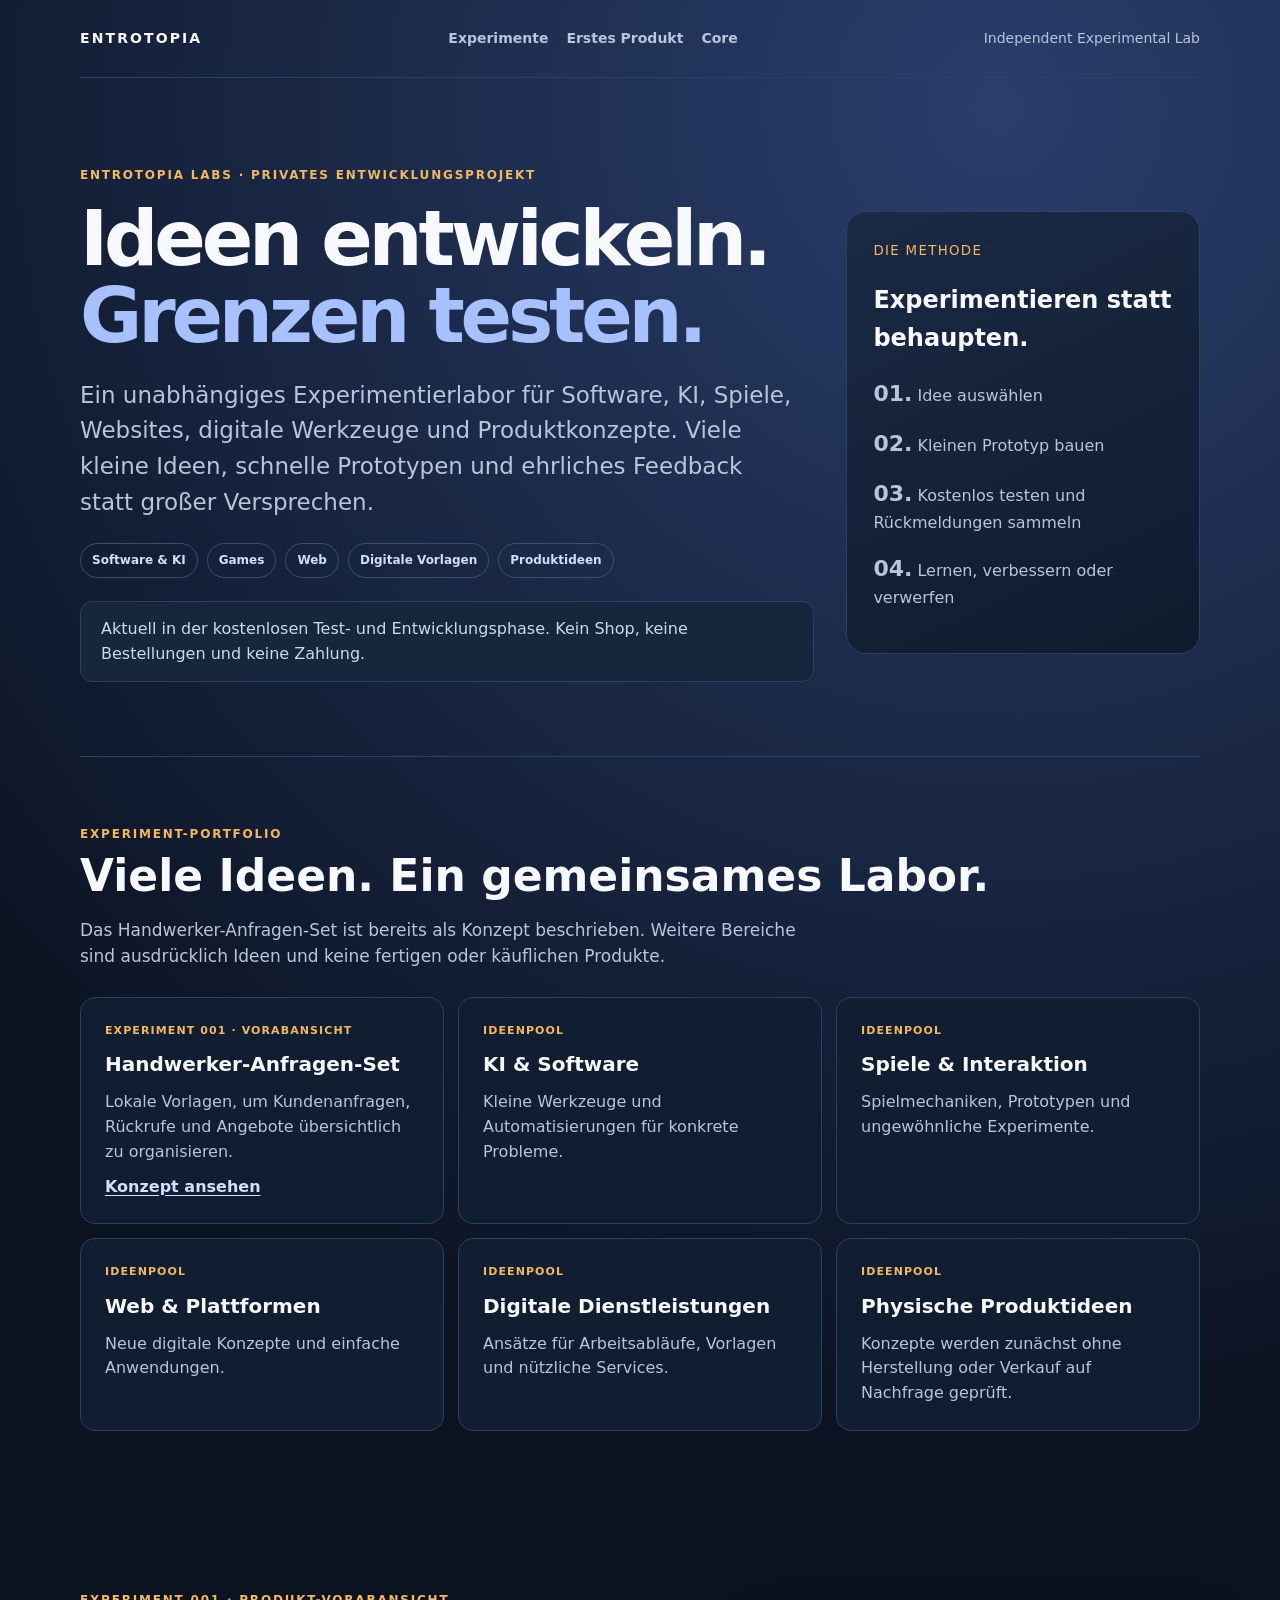
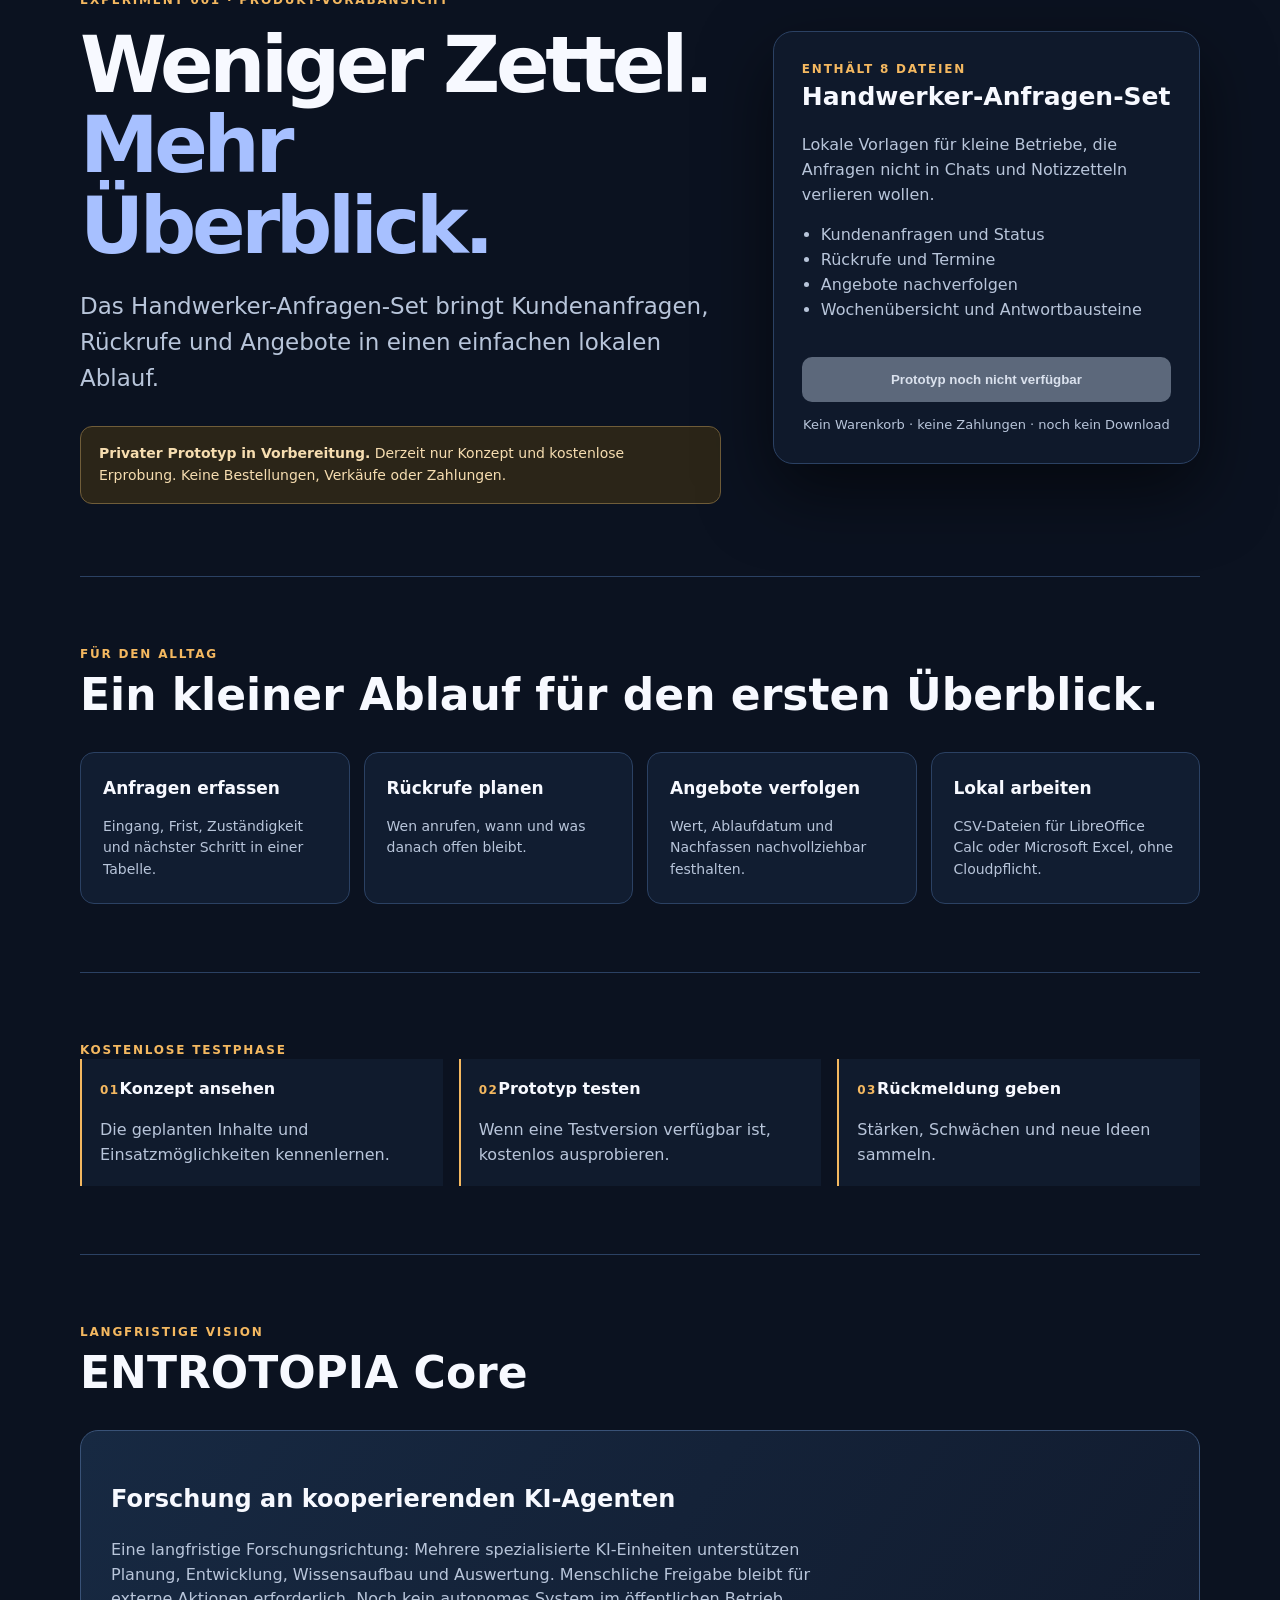
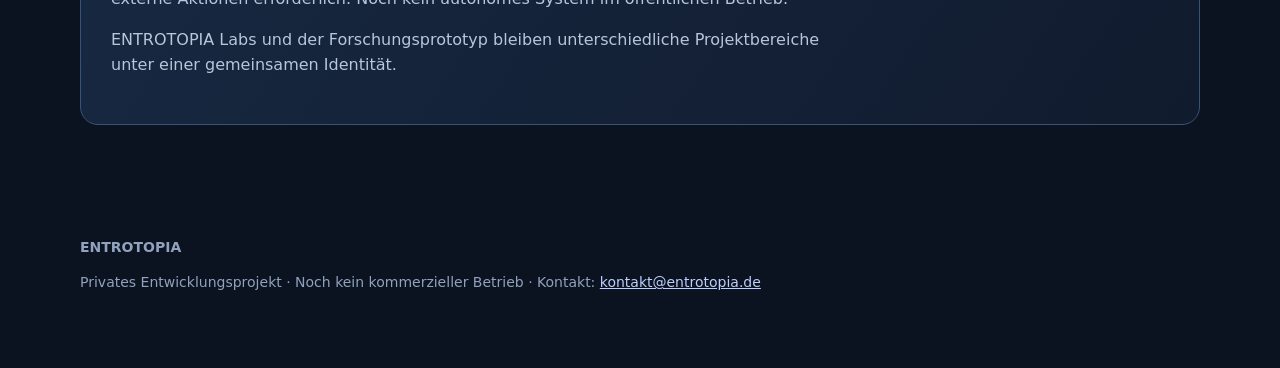
==== public/index.html @ 1b9210e0 "Add public directory for Workers asset deployment" ====
<!doctype html>
<html lang="de">
<head>
  <meta charset="utf-8">
  <meta name="viewport" content="width=device-width,initial-scale=1">
  <meta name="description" content="ENTROTOPIA Labs entwickelt und testet Ideen aus Software, KI, Spielen, Web und weiteren Bereichen.">
  <meta name="robots" content="noindex,nofollow">
  <title>ENTROTOPIA · Unabhängiges Experimentierlabor</title>
  <style>
    :root{color-scheme:dark;font-family:Inter,ui-sans-serif,system-ui,sans-serif;--bg:#0b1220;--panel:#111d31;--line:#2b4163;--text:#f7f9ff;--muted:#b8c5da;--gold:#f4b860;--accent:#a7c0ff}*{box-sizing:border-box}body{margin:0;background:radial-gradient(circle at 78% 3%,#293e6b 0,var(--bg) 38%);color:var(--text);line-height:1.55}.nav,main,footer{width:min(1120px,calc(100% - 40px));margin:auto}.nav{display:flex;justify-content:space-between;align-items:center;height:78px;border-bottom:1px solid var(--line);font-size:14px;color:var(--muted)}.brand{font-weight:900;letter-spacing:.15em;color:var(--text)}.hero{padding:92px 0 72px;display:grid;grid-template-columns:1.2fr .8fr;gap:52px;align-items:center}.eyebrow{font-size:12px;font-weight:900;letter-spacing:.15em;color:var(--gold)}h1{font-size:clamp(44px,7vw,79px);letter-spacing:-.055em;line-height:1.02;margin:15px 0 21px}h1 span{color:var(--accent)}.lead{font-size:clamp(18px,2.4vw,23px);color:var(--muted);max-width:650px}.notice{margin-top:30px;padding:16px 18px;border:1px solid #705d39;border-radius:12px;background:#2b2518;color:#f6ddb0;font-size:14px}.product{border:1px solid var(--line);border-radius:20px;padding:28px;background:#101b2dd9;box-shadow:0 28px 70px #0008}.product h2{font-size:25px;margin:0 0 14px}.product p{color:var(--muted)}.product ul{padding-left:19px;color:var(--muted)}button{width:100%;margin-top:18px;border:0;border-radius:10px;padding:15px;background:#5c687b;color:#dae1ed;font-weight:850;cursor:not-allowed}.small{font-size:13px;color:#9cabc2;text-align:center;margin:13px 0 0}.section{padding:68px 0;border-top:1px solid var(--line)}h3{font-size:clamp(29px,4vw,44px);line-height:1.15;margin:7px 0 31px}.cards{display:grid;grid-template-columns:repeat(4,1fr);gap:14px}.card{background:var(--panel);border:1px solid var(--line);border-radius:14px;padding:22px}.card b{font-size:17px}.card p{color:var(--muted);font-size:14px;margin-bottom:0}.steps{display:grid;grid-template-columns:repeat(3,1fr);gap:16px}.step{padding:18px;border-left:2px solid var(--gold);background:#101b2d}.step span{font-size:12px;color:var(--gold);font-weight:900;letter-spacing:.12em}.step p{color:var(--muted);margin-bottom:0}footer{padding:44px 0 60px;color:#91a2bd;font-size:14px}footer a{color:#bdceff}@media(max-width:760px){.nav span{display:none}.hero{grid-template-columns:1fr;padding-top:62px}.cards,.steps{grid-template-columns:1fr}.product{max-width:520px}h1{font-size:51px}}

    html{scroll-behavior:smooth}
    .nav{gap:18px}.navlinks{display:flex;gap:18px;align-items:center}.navlinks a{color:var(--muted);text-decoration:none;font-weight:700}.navlinks a:hover{color:var(--text)}
    .labhero{padding:88px 0 58px;display:grid;grid-template-columns:1.35fr .65fr;gap:32px;align-items:center}
    .labhero h1{font-size:clamp(42px,6.5vw,76px)}.labhero .lead{max-width:720px}
    .labbox{border:1px solid var(--line);border-radius:20px;padding:26px;background:linear-gradient(155deg,#1a2a45,#101b2d)}
    .labbox b{font-size:22px}.labbox p,.subtext{color:var(--muted)}.labbox small{color:var(--gold);letter-spacing:.10em}
    .tagline{display:flex;flex-wrap:wrap;gap:9px;margin:23px 0}.tag{border:1px solid #38506f;border-radius:999px;padding:7px 11px;color:#d0dff9;font-size:12px;font-weight:700}
    .section-intro{max-width:750px;color:var(--muted);font-size:17px;margin-top:-16px;margin-bottom:28px}
    .projectgrid{display:grid;grid-template-columns:repeat(3,1fr);gap:14px}
    .project{border:1px solid var(--line);border-radius:15px;padding:24px;background:var(--panel);display:flex;flex-direction:column;gap:10px}
    .project h4{font-size:20px;margin:0}.project p{color:var(--muted);margin:0;flex-grow:1}
    .status{font-size:11px;font-weight:900;letter-spacing:.10em;color:var(--gold)}
    .project a{color:#d3dfff;font-weight:700;text-decoration:underline;text-underline-offset:3px}
    .introline{padding:15px 20px;border-radius:12px;background:#15263d;border:1px solid var(--line);color:#ccd9ee}
    .corebox{padding:30px;border-radius:18px;background:linear-gradient(125deg,#172942,#111b2e);border:1px solid #395277}
    .corebox p{max-width:750px;color:var(--muted)}
    @media(max-width:760px){.nav{height:auto;padding:19px 0;flex-wrap:wrap}.nav span{display:none}.navlinks{width:100%;flex-wrap:wrap;gap:11px}.labhero{grid-template-columns:1fr;padding:54px 0 35px}.labhero h1{font-size:44px}.projectgrid{grid-template-columns:1fr}}
  </style>
</head>
<body>
  <header class="nav"><div class="brand">ENTROTOPIA</div><nav class="navlinks" aria-label="Hauptnavigation"><a href="#portfolio">Experimente</a><a href="#handwerker">Erstes Produkt</a><a href="#core">Core</a></nav><span>Independent Experimental Lab</span></header>
  <main>
<section class="labhero" id="lab">
  <div><div class="eyebrow">ENTROTOPIA LABS · PRIVATES ENTWICKLUNGSPROJEKT</div>
    <h1>Ideen entwickeln.<br><span>Grenzen testen.</span></h1>
    <p class="lead">Ein unabhängiges Experimentierlabor für Software, KI, Spiele, Websites, digitale Werkzeuge und Produktkonzepte. Viele kleine Ideen, schnelle Prototypen und ehrliches Feedback statt großer Versprechen.</p>
    <div class="tagline"><span class="tag">Software &amp; KI</span><span class="tag">Games</span><span class="tag">Web</span><span class="tag">Digitale Vorlagen</span><span class="tag">Produktideen</span></div>
    <p class="introline">Aktuell in der kostenlosen Test- und Entwicklungsphase. Kein Shop, keine Bestellungen und keine Zahlung.</p>
  </div>
  <aside class="labbox"><small>DIE METHODE</small><h2>Experimentieren statt behaupten.</h2>
    <p><b>01.</b> Idee auswählen</p><p><b>02.</b> Kleinen Prototyp bauen</p><p><b>03.</b> Kostenlos testen und Rückmeldungen sammeln</p><p><b>04.</b> Lernen, verbessern oder verwerfen</p>
  </aside>
</section>
<section class="section" id="portfolio"><div class="eyebrow">EXPERIMENT-PORTFOLIO</div><h3>Viele Ideen. Ein gemeinsames Labor.</h3>
<p class="section-intro">Das Handwerker-Anfragen-Set ist bereits als Konzept beschrieben. Weitere Bereiche sind ausdrücklich Ideen und keine fertigen oder käuflichen Produkte.</p>
<div class="projectgrid">
<article class="project"><span class="status">EXPERIMENT 001 · VORABANSICHT</span><h4>Handwerker-Anfragen-Set</h4><p>Lokale Vorlagen, um Kundenanfragen, Rückrufe und Angebote übersichtlich zu organisieren.</p><a href="#handwerker">Konzept ansehen</a></article>
<article class="project"><span class="status">IDEENPOOL</span><h4>KI &amp; Software</h4><p>Kleine Werkzeuge und Automatisierungen für konkrete Probleme.</p></article>
<article class="project"><span class="status">IDEENPOOL</span><h4>Spiele &amp; Interaktion</h4><p>Spielmechaniken, Prototypen und ungewöhnliche Experimente.</p></article>
<article class="project"><span class="status">IDEENPOOL</span><h4>Web &amp; Plattformen</h4><p>Neue digitale Konzepte und einfache Anwendungen.</p></article>
<article class="project"><span class="status">IDEENPOOL</span><h4>Digitale Dienstleistungen</h4><p>Ansätze für Arbeitsabläufe, Vorlagen und nützliche Services.</p></article>
<article class="project"><span class="status">IDEENPOOL</span><h4>Physische Produktideen</h4><p>Konzepte werden zunächst ohne Herstellung oder Verkauf auf Nachfrage geprüft.</p></article>
</div></section>
    <section class="hero" id="handwerker">
      <div>
        <div class="eyebrow">EXPERIMENT 001 · PRODUKT-VORABANSICHT</div>
        <h1>Weniger Zettel.<br><span>Mehr Überblick.</span></h1>
        <p class="lead">Das Handwerker-Anfragen-Set bringt Kundenanfragen, Rückrufe und Angebote in einen einfachen lokalen Ablauf.</p>
        <div class="notice"><b>Privater Prototyp in Vorbereitung.</b> Derzeit nur Konzept und kostenlose Erprobung. Keine Bestellungen, Verkäufe oder Zahlungen.</div>
      </div>
      <aside class="product">
        <div class="eyebrow">ENTHÄLT 8 DATEIEN</div>
        <h2>Handwerker-Anfragen-Set</h2>
        <p>Lokale Vorlagen für kleine Betriebe, die Anfragen nicht in Chats und Notizzetteln verlieren wollen.</p>
        <ul><li>Kundenanfragen und Status</li><li>Rückrufe und Termine</li><li>Angebote nachverfolgen</li><li>Wochenübersicht und Antwortbausteine</li></ul>
        <button disabled aria-disabled="true">Prototyp noch nicht verfügbar</button>
        <p class="small">Kein Warenkorb · keine Zahlungen · noch kein Download</p>
      </aside>
    </section>
    <section class="section">
      <div class="eyebrow">FÜR DEN ALLTAG</div>
      <h3>Ein kleiner Ablauf für den ersten Überblick.</h3>
      <div class="cards"><article class="card"><b>Anfragen erfassen</b><p>Eingang, Frist, Zuständigkeit und nächster Schritt in einer Tabelle.</p></article><article class="card"><b>Rückrufe planen</b><p>Wen anrufen, wann und was danach offen bleibt.</p></article><article class="card"><b>Angebote verfolgen</b><p>Wert, Ablaufdatum und Nachfassen nachvollziehbar festhalten.</p></article><article class="card"><b>Lokal arbeiten</b><p>CSV-Dateien für LibreOffice Calc oder Microsoft Excel, ohne Cloudpflicht.</p></article></div>
    </section>
    <section class="section">
      <div class="eyebrow">KOSTENLOSE TESTPHASE</div>
      <div class="steps"><article class="step"><span>01</span><b>Konzept ansehen</b><p>Die geplanten Inhalte und Einsatzmöglichkeiten kennenlernen.</p></article><article class="step"><span>02</span><b>Prototyp testen</b><p>Wenn eine Testversion verfügbar ist, kostenlos ausprobieren.</p></article><article class="step"><span>03</span><b>Rückmeldung geben</b><p>Stärken, Schwächen und neue Ideen sammeln.</p></article></div>
    </section>
    <section class="section" id="core"><div class="eyebrow">LANGFRISTIGE VISION</div><h3>ENTROTOPIA Core</h3><div class="corebox"><h2>Forschung an kooperierenden KI-Agenten</h2><p>Eine langfristige Forschungsrichtung: Mehrere spezialisierte KI-Einheiten unterstützen Planung, Entwicklung, Wissensaufbau und Auswertung. Menschliche Freigabe bleibt für externe Aktionen erforderlich. Noch kein autonomes System im öffentlichen Betrieb.</p><p>ENTROTOPIA Labs und der Forschungsprototyp bleiben unterschiedliche Projektbereiche unter einer gemeinsamen Identität.</p></div></section>
  </main>
  <footer><b>ENTROTOPIA</b><p>Privates Entwicklungsprojekt · Noch kein kommerzieller Betrieb · Kontakt: <a href="mailto:kontakt@entrotopia.de">kontakt@entrotopia.de</a></p></footer>
</body>
</html>
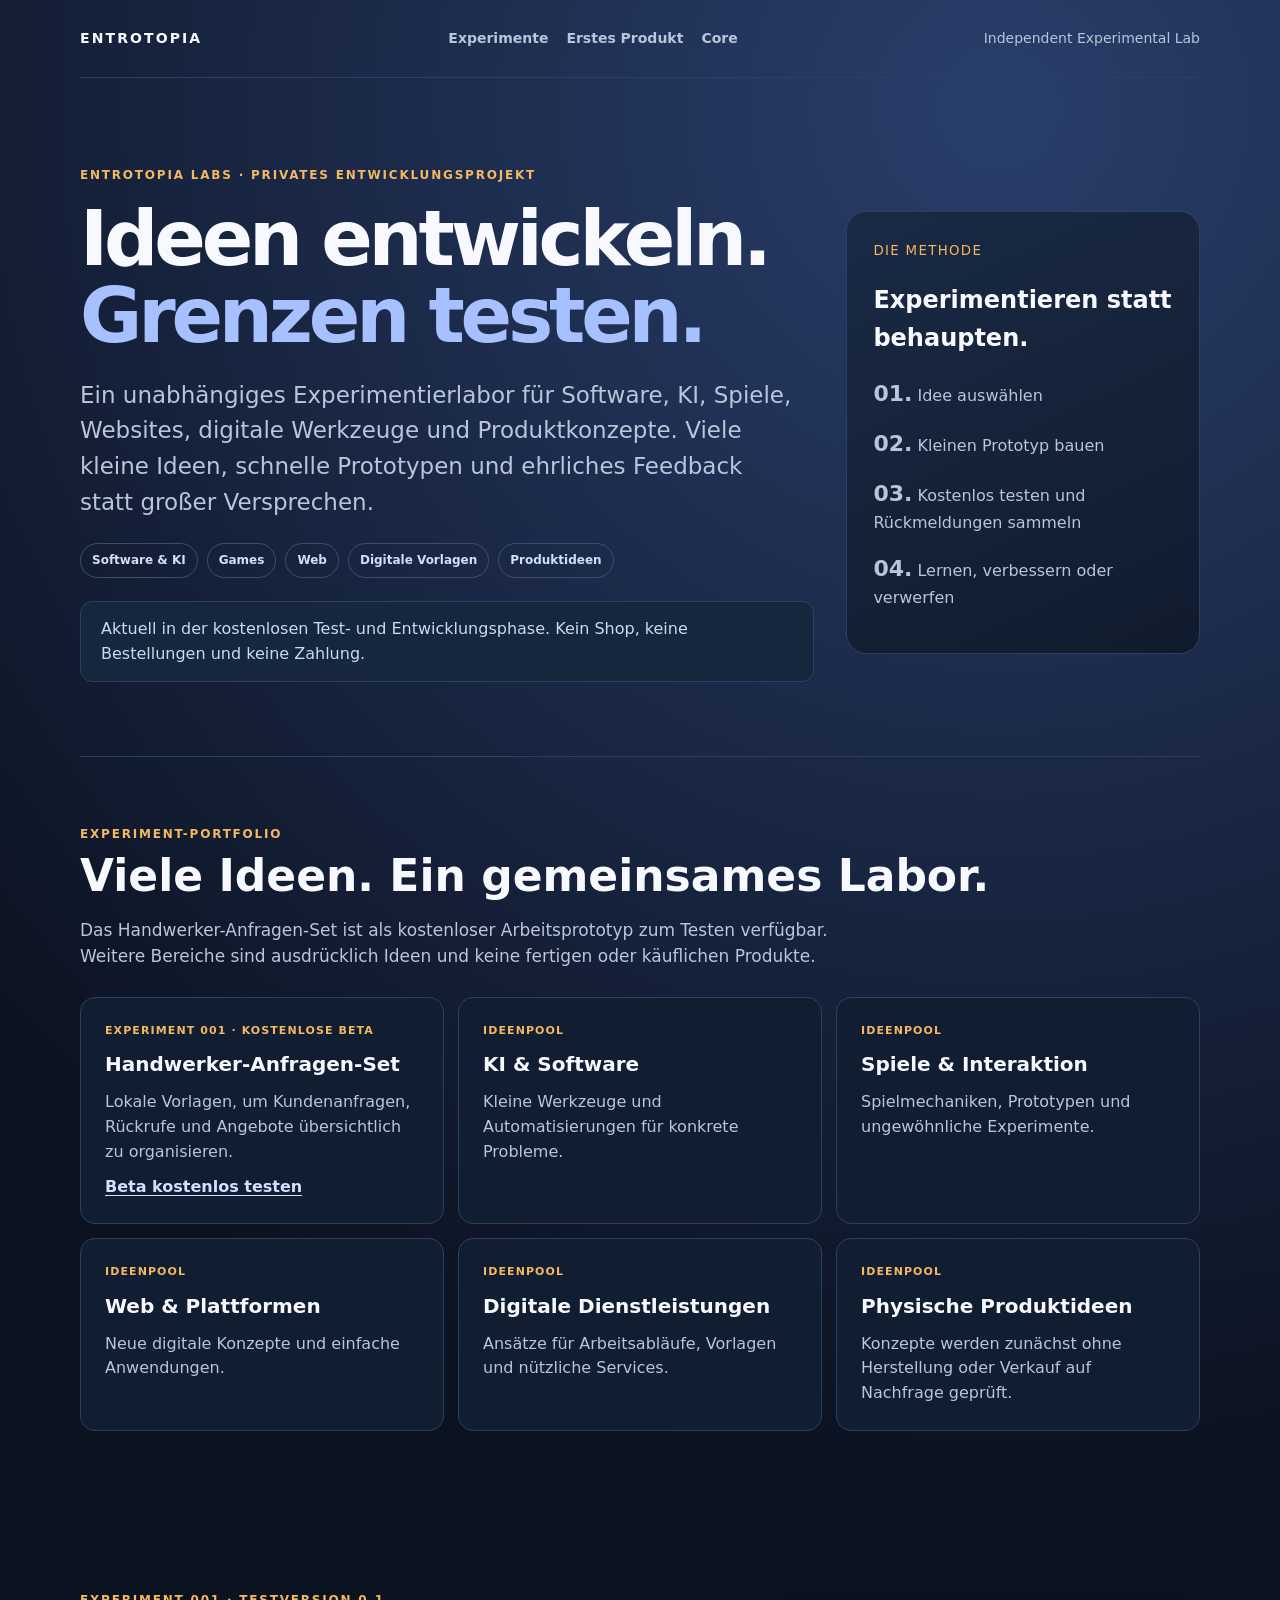
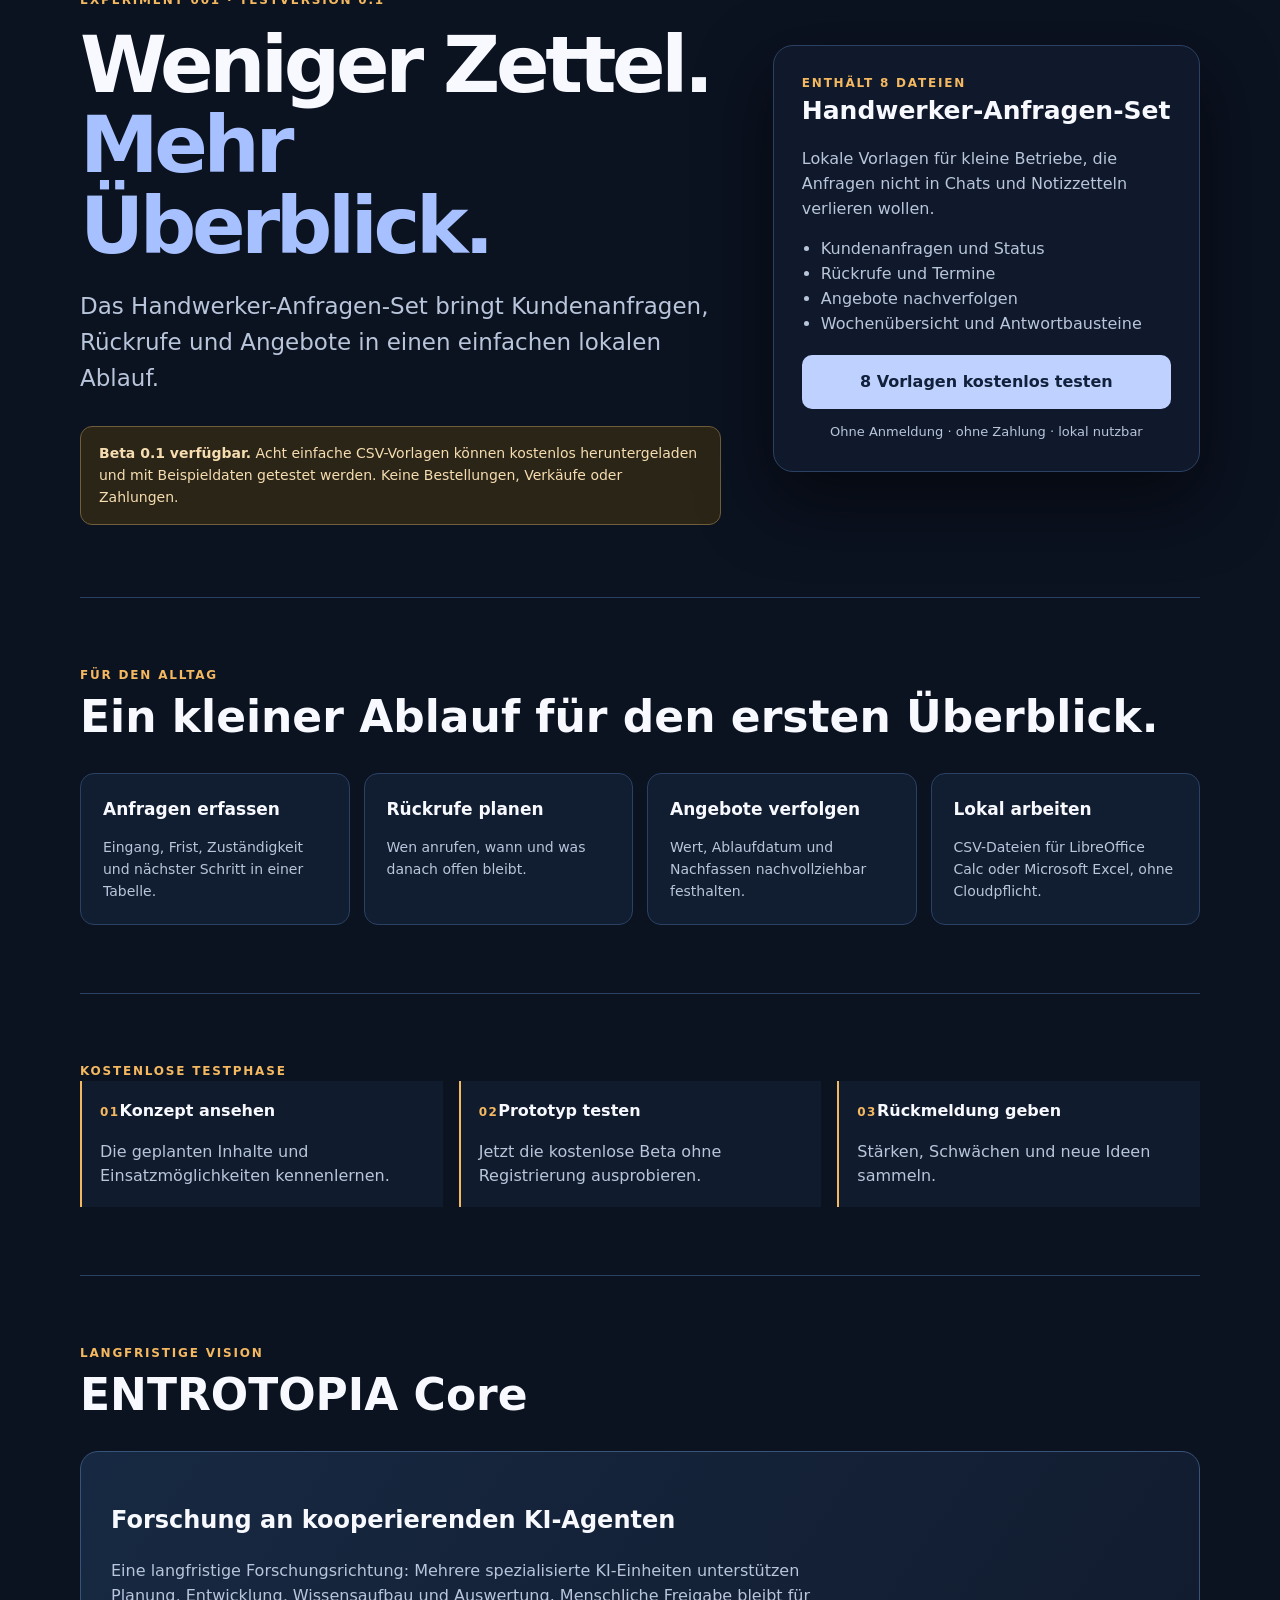
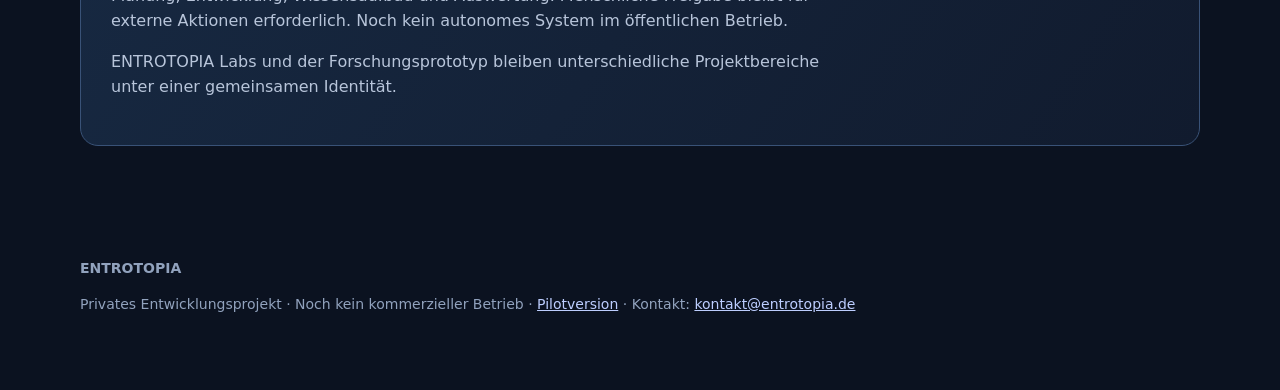
==== commit 1e8e819c: "Link handwerker beta from landing page" ====
--- a/public/index.html
+++ b/public/index.html
@@ -9,7 +9,7 @@
   <style>
     :root{color-scheme:dark;font-family:Inter,ui-sans-serif,system-ui,sans-serif;--bg:#0b1220;--panel:#111d31;--line:#2b4163;--text:#f7f9ff;--muted:#b8c5da;--gold:#f4b860;--accent:#a7c0ff}*{box-sizing:border-box}body{margin:0;background:radial-gradient(circle at 78% 3%,#293e6b 0,var(--bg) 38%);color:var(--text);line-height:1.55}.nav,main,footer{width:min(1120px,calc(100% - 40px));margin:auto}.nav{display:flex;justify-content:space-between;align-items:center;height:78px;border-bottom:1px solid var(--line);font-size:14px;color:var(--muted)}.brand{font-weight:900;letter-spacing:.15em;color:var(--text)}.hero{padding:92px 0 72px;display:grid;grid-template-columns:1.2fr .8fr;gap:52px;align-items:center}.eyebrow{font-size:12px;font-weight:900;letter-spacing:.15em;color:var(--gold)}h1{font-size:clamp(44px,7vw,79px);letter-spacing:-.055em;line-height:1.02;margin:15px 0 21px}h1 span{color:var(--accent)}.lead{font-size:clamp(18px,2.4vw,23px);color:var(--muted);max-width:650px}.notice{margin-top:30px;padding:16px 18px;border:1px solid #705d39;border-radius:12px;background:#2b2518;color:#f6ddb0;font-size:14px}.product{border:1px solid var(--line);border-radius:20px;padding:28px;background:#101b2dd9;box-shadow:0 28px 70px #0008}.product h2{font-size:25px;margin:0 0 14px}.product p{color:var(--muted)}.product ul{padding-left:19px;color:var(--muted)}button{width:100%;margin-top:18px;border:0;border-radius:10px;padding:15px;background:#5c687b;color:#dae1ed;font-weight:850;cursor:not-allowed}.small{font-size:13px;color:#9cabc2;text-align:center;margin:13px 0 0}.section{padding:68px 0;border-top:1px solid var(--line)}h3{font-size:clamp(29px,4vw,44px);line-height:1.15;margin:7px 0 31px}.cards{display:grid;grid-template-columns:repeat(4,1fr);gap:14px}.card{background:var(--panel);border:1px solid var(--line);border-radius:14px;padding:22px}.card b{font-size:17px}.card p{color:var(--muted);font-size:14px;margin-bottom:0}.steps{display:grid;grid-template-columns:repeat(3,1fr);gap:16px}.step{padding:18px;border-left:2px solid var(--gold);background:#101b2d}.step span{font-size:12px;color:var(--gold);font-weight:900;letter-spacing:.12em}.step p{color:var(--muted);margin-bottom:0}footer{padding:44px 0 60px;color:#91a2bd;font-size:14px}footer a{color:#bdceff}@media(max-width:760px){.nav span{display:none}.hero{grid-template-columns:1fr;padding-top:62px}.cards,.steps{grid-template-columns:1fr}.product{max-width:520px}h1{font-size:51px}}
 
-    html{scroll-behavior:smooth}
+    .cta{display:block;margin-top:18px;text-align:center;text-decoration:none;border-radius:10px;padding:15px;background:#bfd2ff;color:#12213b;font-weight:850}.cta:hover{background:#e5ebff}\n    html{scroll-behavior:smooth}
     .nav{gap:18px}.navlinks{display:flex;gap:18px;align-items:center}.navlinks a{color:var(--muted);text-decoration:none;font-weight:700}.navlinks a:hover{color:var(--text)}
     .labhero{padding:88px 0 58px;display:grid;grid-template-columns:1.35fr .65fr;gap:32px;align-items:center}
     .labhero h1{font-size:clamp(42px,6.5vw,76px)}.labhero .lead{max-width:720px}
@@ -43,9 +43,9 @@
   </aside>
 </section>
 <section class="section" id="portfolio"><div class="eyebrow">EXPERIMENT-PORTFOLIO</div><h3>Viele Ideen. Ein gemeinsames Labor.</h3>
-<p class="section-intro">Das Handwerker-Anfragen-Set ist bereits als Konzept beschrieben. Weitere Bereiche sind ausdrücklich Ideen und keine fertigen oder käuflichen Produkte.</p>
+<p class="section-intro">Das Handwerker-Anfragen-Set ist als kostenloser Arbeitsprototyp zum Testen verfügbar. Weitere Bereiche sind ausdrücklich Ideen und keine fertigen oder käuflichen Produkte.</p>
 <div class="projectgrid">
-<article class="project"><span class="status">EXPERIMENT 001 · VORABANSICHT</span><h4>Handwerker-Anfragen-Set</h4><p>Lokale Vorlagen, um Kundenanfragen, Rückrufe und Angebote übersichtlich zu organisieren.</p><a href="#handwerker">Konzept ansehen</a></article>
+<article class="project"><span class="status">EXPERIMENT 001 · KOSTENLOSE BETA</span><h4>Handwerker-Anfragen-Set</h4><p>Lokale Vorlagen, um Kundenanfragen, Rückrufe und Angebote übersichtlich zu organisieren.</p><a href="/testphase.html">Beta kostenlos testen</a></article>
 <article class="project"><span class="status">IDEENPOOL</span><h4>KI &amp; Software</h4><p>Kleine Werkzeuge und Automatisierungen für konkrete Probleme.</p></article>
 <article class="project"><span class="status">IDEENPOOL</span><h4>Spiele &amp; Interaktion</h4><p>Spielmechaniken, Prototypen und ungewöhnliche Experimente.</p></article>
 <article class="project"><span class="status">IDEENPOOL</span><h4>Web &amp; Plattformen</h4><p>Neue digitale Konzepte und einfache Anwendungen.</p></article>
@@ -54,18 +54,18 @@
 </div></section>
     <section class="hero" id="handwerker">
       <div>
-        <div class="eyebrow">EXPERIMENT 001 · PRODUKT-VORABANSICHT</div>
+        <div class="eyebrow">EXPERIMENT 001 · TESTVERSION 0.1</div>
         <h1>Weniger Zettel.<br><span>Mehr Überblick.</span></h1>
         <p class="lead">Das Handwerker-Anfragen-Set bringt Kundenanfragen, Rückrufe und Angebote in einen einfachen lokalen Ablauf.</p>
-        <div class="notice"><b>Privater Prototyp in Vorbereitung.</b> Derzeit nur Konzept und kostenlose Erprobung. Keine Bestellungen, Verkäufe oder Zahlungen.</div>
+        <div class="notice"><b>Beta 0.1 verfügbar.</b> Acht einfache CSV-Vorlagen können kostenlos heruntergeladen und mit Beispieldaten getestet werden. Keine Bestellungen, Verkäufe oder Zahlungen.</div>
       </div>
       <aside class="product">
         <div class="eyebrow">ENTHÄLT 8 DATEIEN</div>
         <h2>Handwerker-Anfragen-Set</h2>
         <p>Lokale Vorlagen für kleine Betriebe, die Anfragen nicht in Chats und Notizzetteln verlieren wollen.</p>
         <ul><li>Kundenanfragen und Status</li><li>Rückrufe und Termine</li><li>Angebote nachverfolgen</li><li>Wochenübersicht und Antwortbausteine</li></ul>
-        <button disabled aria-disabled="true">Prototyp noch nicht verfügbar</button>
-        <p class="small">Kein Warenkorb · keine Zahlungen · noch kein Download</p>
+        <a class="cta" href="/testphase.html">8 Vorlagen kostenlos testen</a>
+        <p class="small">Ohne Anmeldung · ohne Zahlung · lokal nutzbar</p>
       </aside>
     </section>
     <section class="section">
@@ -75,10 +75,10 @@
     </section>
     <section class="section">
       <div class="eyebrow">KOSTENLOSE TESTPHASE</div>
-      <div class="steps"><article class="step"><span>01</span><b>Konzept ansehen</b><p>Die geplanten Inhalte und Einsatzmöglichkeiten kennenlernen.</p></article><article class="step"><span>02</span><b>Prototyp testen</b><p>Wenn eine Testversion verfügbar ist, kostenlos ausprobieren.</p></article><article class="step"><span>03</span><b>Rückmeldung geben</b><p>Stärken, Schwächen und neue Ideen sammeln.</p></article></div>
+      <div class="steps"><article class="step"><span>01</span><b>Konzept ansehen</b><p>Die geplanten Inhalte und Einsatzmöglichkeiten kennenlernen.</p></article><article class="step"><span>02</span><b>Prototyp testen</b><p>Jetzt die kostenlose Beta ohne Registrierung ausprobieren.</p></article><article class="step"><span>03</span><b>Rückmeldung geben</b><p>Stärken, Schwächen und neue Ideen sammeln.</p></article></div>
     </section>
     <section class="section" id="core"><div class="eyebrow">LANGFRISTIGE VISION</div><h3>ENTROTOPIA Core</h3><div class="corebox"><h2>Forschung an kooperierenden KI-Agenten</h2><p>Eine langfristige Forschungsrichtung: Mehrere spezialisierte KI-Einheiten unterstützen Planung, Entwicklung, Wissensaufbau und Auswertung. Menschliche Freigabe bleibt für externe Aktionen erforderlich. Noch kein autonomes System im öffentlichen Betrieb.</p><p>ENTROTOPIA Labs und der Forschungsprototyp bleiben unterschiedliche Projektbereiche unter einer gemeinsamen Identität.</p></div></section>
   </main>
-  <footer><b>ENTROTOPIA</b><p>Privates Entwicklungsprojekt · Noch kein kommerzieller Betrieb · Kontakt: <a href="mailto:kontakt@entrotopia.de">kontakt@entrotopia.de</a></p></footer>
+  <footer><b>ENTROTOPIA</b><p>Privates Entwicklungsprojekt · Noch kein kommerzieller Betrieb · <a href="/testphase.html">Pilotversion</a> · Kontakt: <a href="mailto:kontakt@entrotopia.de">kontakt@entrotopia.de</a></p></footer>
 </body>
 </html>
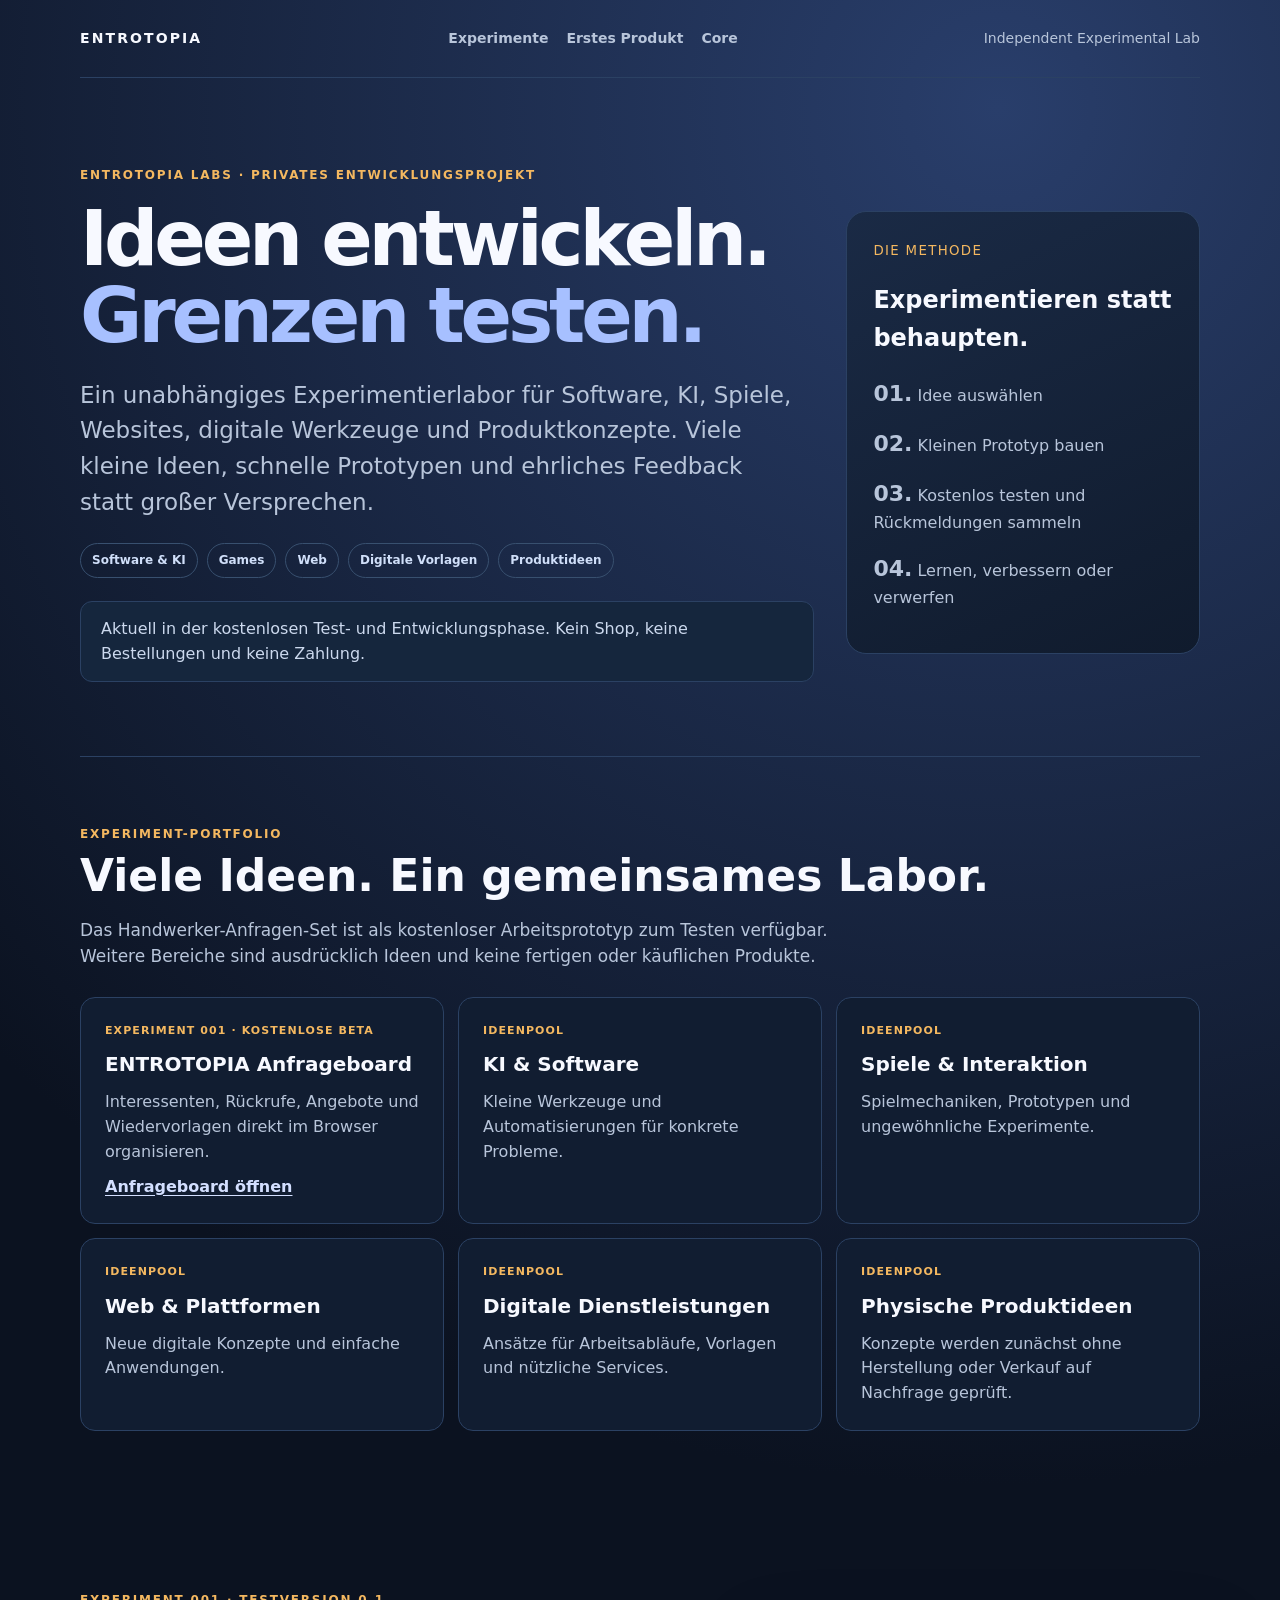
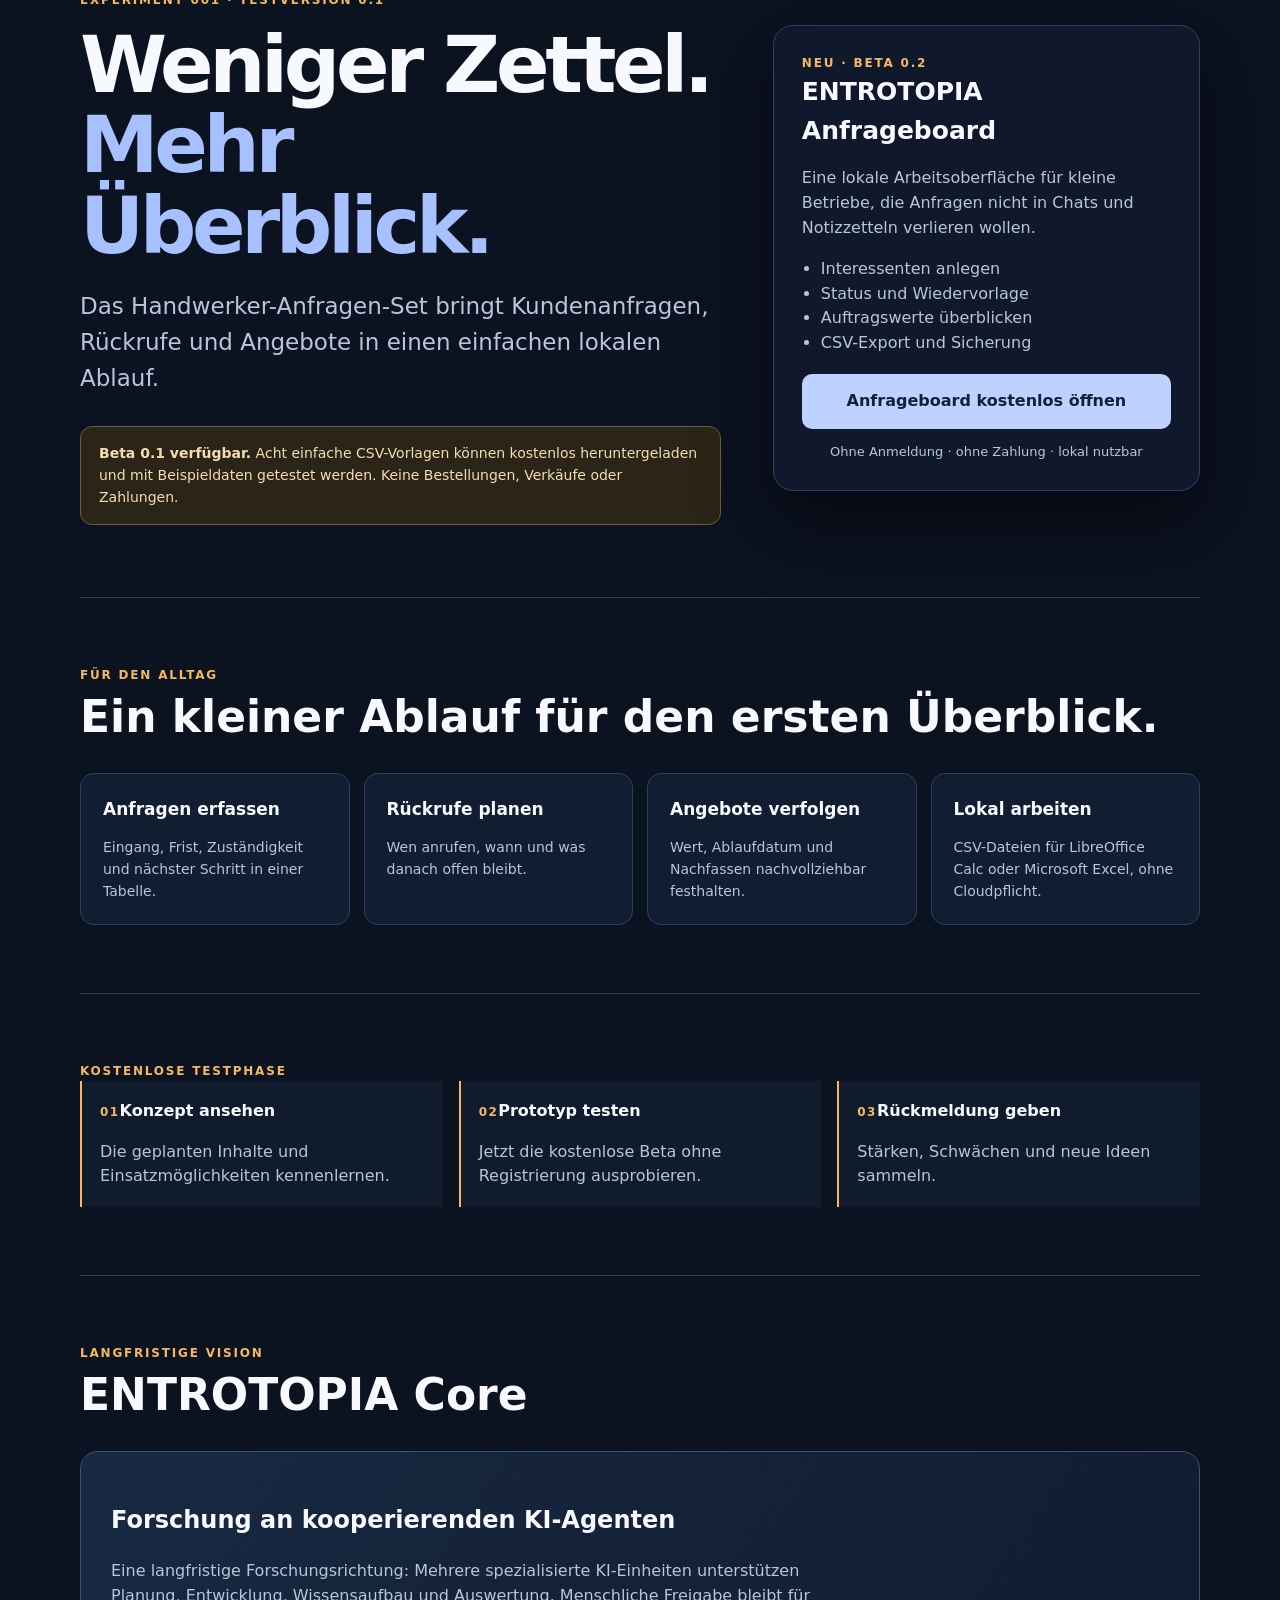
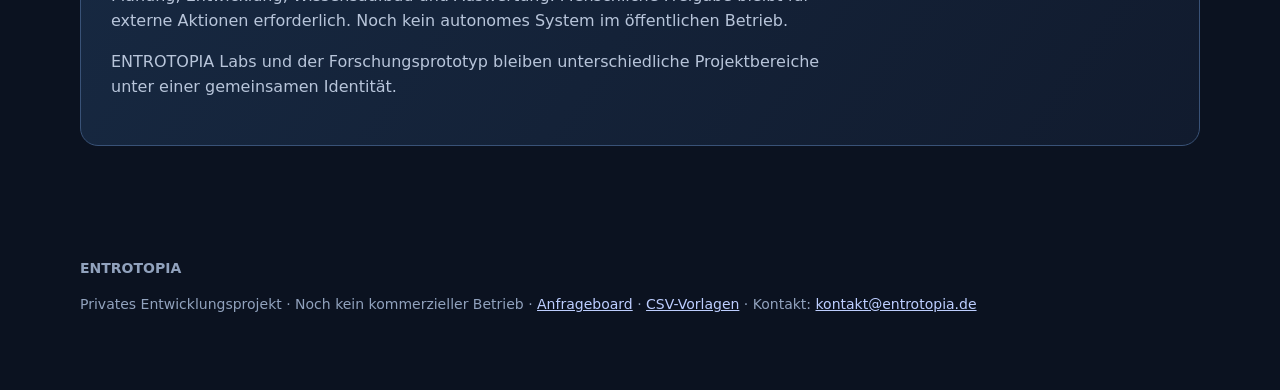
==== commit 2cde5d69: "Launch local-first inquiry board beta" ====
--- a/public/index.html
+++ b/public/index.html
@@ -45,7 +45,7 @@
 <section class="section" id="portfolio"><div class="eyebrow">EXPERIMENT-PORTFOLIO</div><h3>Viele Ideen. Ein gemeinsames Labor.</h3>
 <p class="section-intro">Das Handwerker-Anfragen-Set ist als kostenloser Arbeitsprototyp zum Testen verfügbar. Weitere Bereiche sind ausdrücklich Ideen und keine fertigen oder käuflichen Produkte.</p>
 <div class="projectgrid">
-<article class="project"><span class="status">EXPERIMENT 001 · KOSTENLOSE BETA</span><h4>Handwerker-Anfragen-Set</h4><p>Lokale Vorlagen, um Kundenanfragen, Rückrufe und Angebote übersichtlich zu organisieren.</p><a href="/testphase.html">Beta kostenlos testen</a></article>
+<article class="project"><span class="status">EXPERIMENT 001 · KOSTENLOSE BETA</span><h4>ENTROTOPIA Anfrageboard</h4><p>Interessenten, Rückrufe, Angebote und Wiedervorlagen direkt im Browser organisieren.</p><a href="app.html">Anfrageboard öffnen</a></article>
 <article class="project"><span class="status">IDEENPOOL</span><h4>KI &amp; Software</h4><p>Kleine Werkzeuge und Automatisierungen für konkrete Probleme.</p></article>
 <article class="project"><span class="status">IDEENPOOL</span><h4>Spiele &amp; Interaktion</h4><p>Spielmechaniken, Prototypen und ungewöhnliche Experimente.</p></article>
 <article class="project"><span class="status">IDEENPOOL</span><h4>Web &amp; Plattformen</h4><p>Neue digitale Konzepte und einfache Anwendungen.</p></article>
@@ -60,11 +60,11 @@
         <div class="notice"><b>Beta 0.1 verfügbar.</b> Acht einfache CSV-Vorlagen können kostenlos heruntergeladen und mit Beispieldaten getestet werden. Keine Bestellungen, Verkäufe oder Zahlungen.</div>
       </div>
       <aside class="product">
-        <div class="eyebrow">ENTHÄLT 8 DATEIEN</div>
-        <h2>Handwerker-Anfragen-Set</h2>
-        <p>Lokale Vorlagen für kleine Betriebe, die Anfragen nicht in Chats und Notizzetteln verlieren wollen.</p>
-        <ul><li>Kundenanfragen und Status</li><li>Rückrufe und Termine</li><li>Angebote nachverfolgen</li><li>Wochenübersicht und Antwortbausteine</li></ul>
-        <a class="cta" href="/testphase.html">8 Vorlagen kostenlos testen</a>
+        <div class="eyebrow">NEU · BETA 0.2</div>
+        <h2>ENTROTOPIA Anfrageboard</h2>
+        <p>Eine lokale Arbeitsoberfläche für kleine Betriebe, die Anfragen nicht in Chats und Notizzetteln verlieren wollen.</p>
+        <ul><li>Interessenten anlegen</li><li>Status und Wiedervorlage</li><li>Auftragswerte überblicken</li><li>CSV-Export und Sicherung</li></ul>
+        <a class="cta" href="app.html">Anfrageboard kostenlos öffnen</a>
         <p class="small">Ohne Anmeldung · ohne Zahlung · lokal nutzbar</p>
       </aside>
     </section>
@@ -79,6 +79,6 @@
     </section>
     <section class="section" id="core"><div class="eyebrow">LANGFRISTIGE VISION</div><h3>ENTROTOPIA Core</h3><div class="corebox"><h2>Forschung an kooperierenden KI-Agenten</h2><p>Eine langfristige Forschungsrichtung: Mehrere spezialisierte KI-Einheiten unterstützen Planung, Entwicklung, Wissensaufbau und Auswertung. Menschliche Freigabe bleibt für externe Aktionen erforderlich. Noch kein autonomes System im öffentlichen Betrieb.</p><p>ENTROTOPIA Labs und der Forschungsprototyp bleiben unterschiedliche Projektbereiche unter einer gemeinsamen Identität.</p></div></section>
   </main>
-  <footer><b>ENTROTOPIA</b><p>Privates Entwicklungsprojekt · Noch kein kommerzieller Betrieb · <a href="/testphase.html">Pilotversion</a> · Kontakt: <a href="mailto:kontakt@entrotopia.de">kontakt@entrotopia.de</a></p></footer>
+  <footer><b>ENTROTOPIA</b><p>Privates Entwicklungsprojekt · Noch kein kommerzieller Betrieb · <a href="app.html">Anfrageboard</a> · <a href="testphase.html">CSV-Vorlagen</a> · Kontakt: <a href="mailto:kontakt@entrotopia.de">kontakt@entrotopia.de</a></p></footer>
 </body>
 </html>
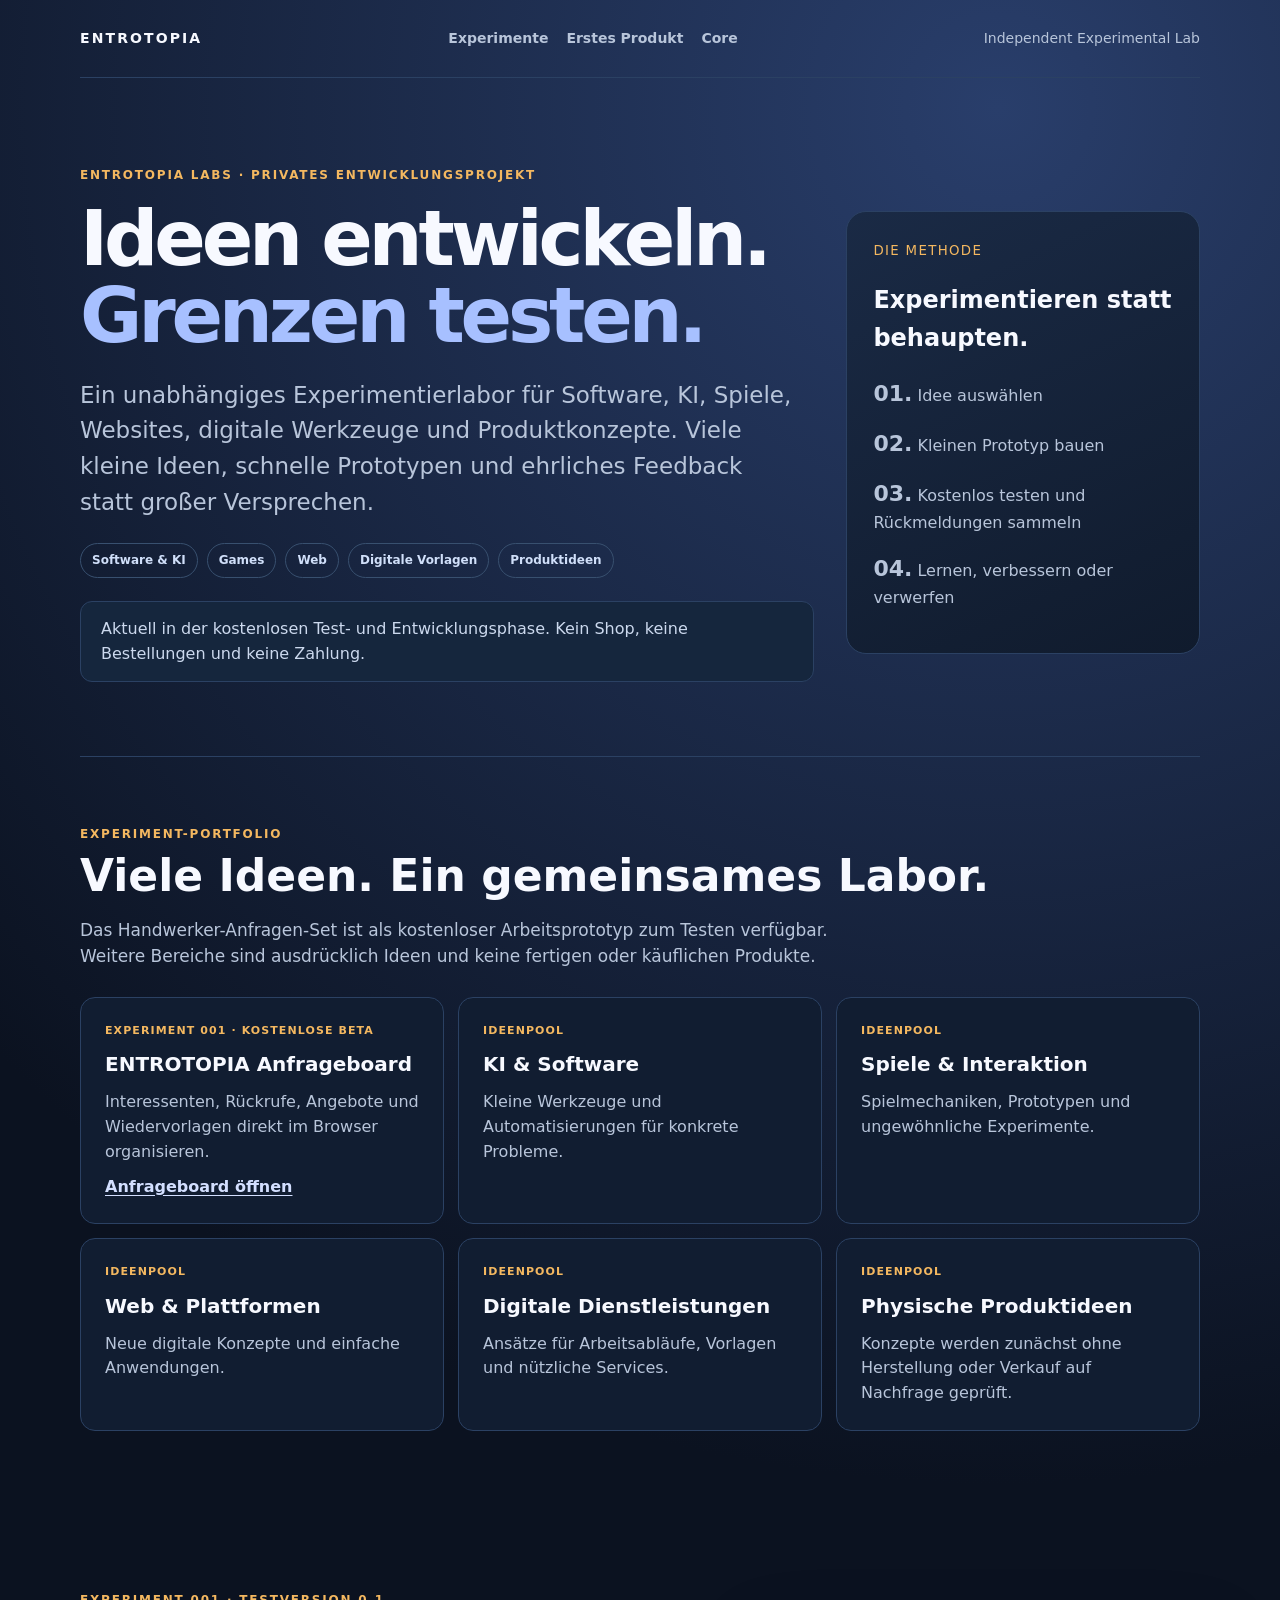
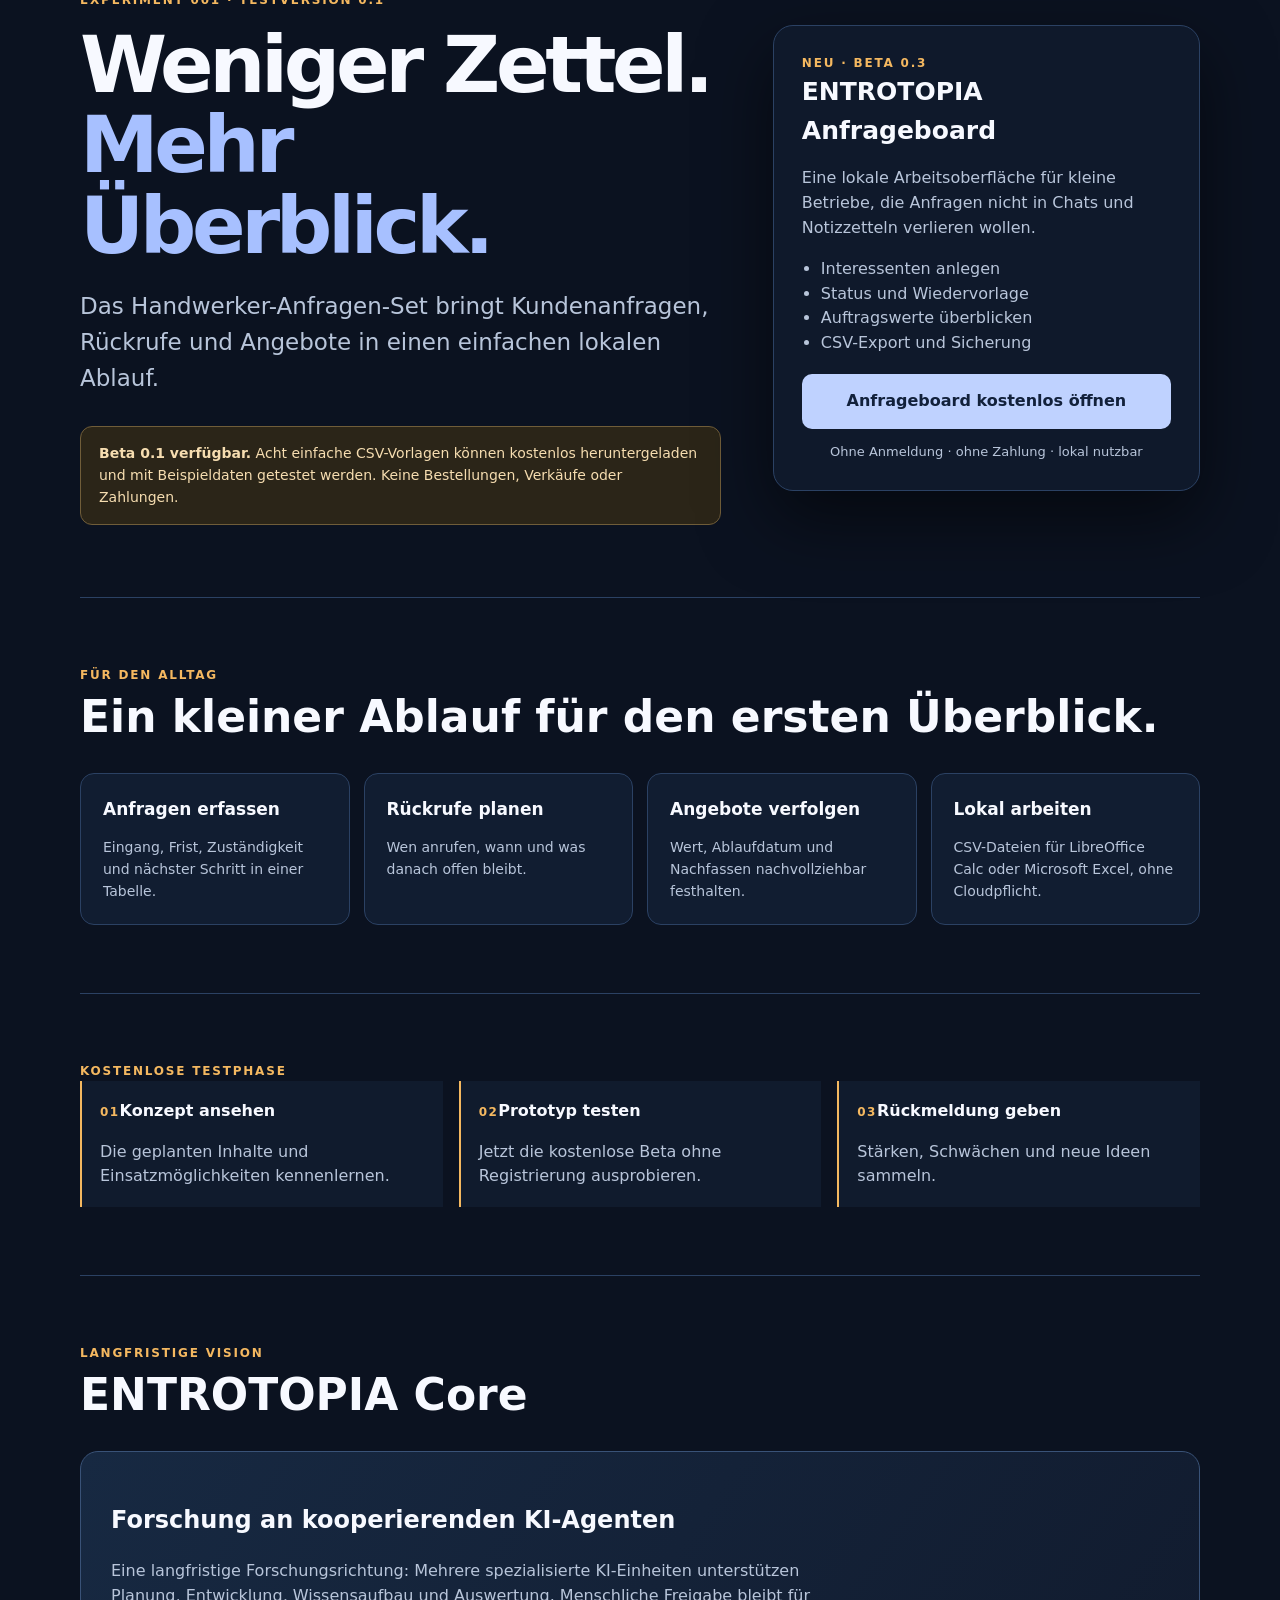
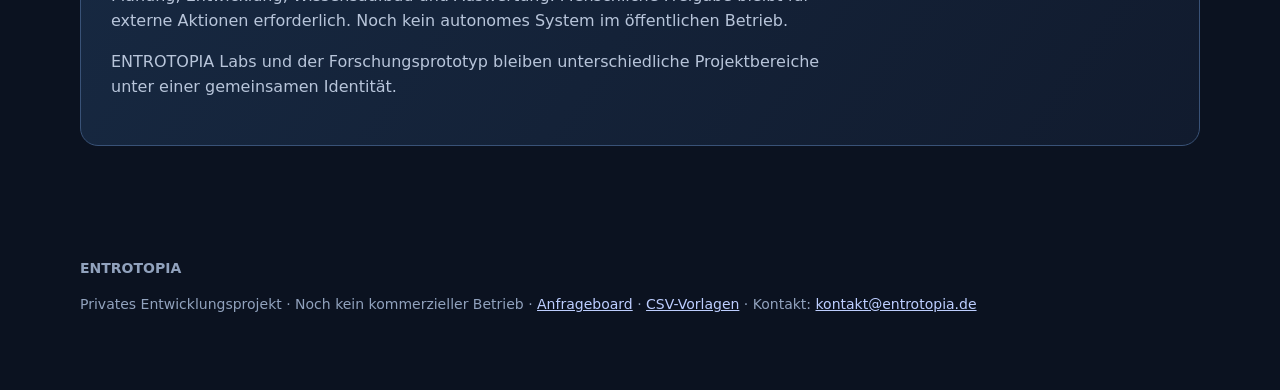
==== commit 31b17ff2: "Make inquiry board installable offline" ====
--- a/public/index.html
+++ b/public/index.html
@@ -60,7 +60,7 @@
         <div class="notice"><b>Beta 0.1 verfügbar.</b> Acht einfache CSV-Vorlagen können kostenlos heruntergeladen und mit Beispieldaten getestet werden. Keine Bestellungen, Verkäufe oder Zahlungen.</div>
       </div>
       <aside class="product">
-        <div class="eyebrow">NEU · BETA 0.2</div>
+        <div class="eyebrow">NEU · BETA 0.3</div>
         <h2>ENTROTOPIA Anfrageboard</h2>
         <p>Eine lokale Arbeitsoberfläche für kleine Betriebe, die Anfragen nicht in Chats und Notizzetteln verlieren wollen.</p>
         <ul><li>Interessenten anlegen</li><li>Status und Wiedervorlage</li><li>Auftragswerte überblicken</li><li>CSV-Export und Sicherung</li></ul>
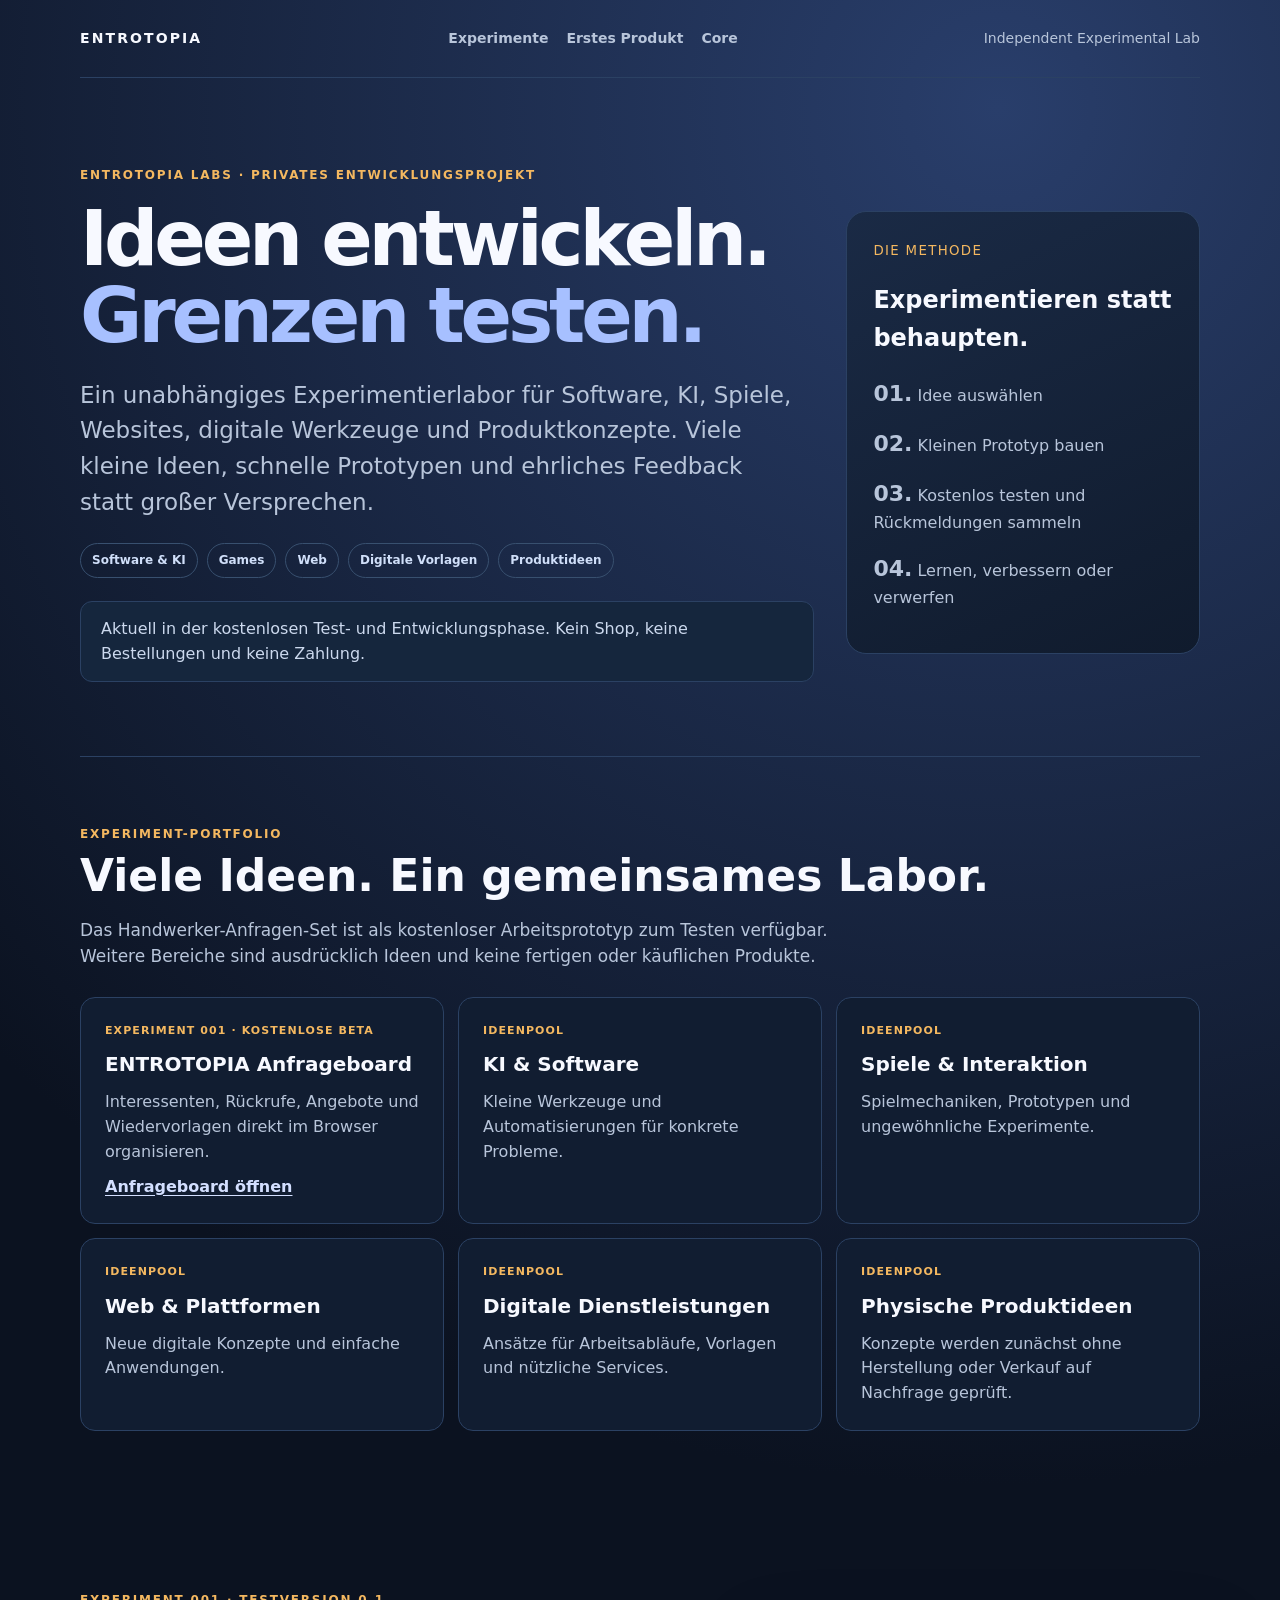
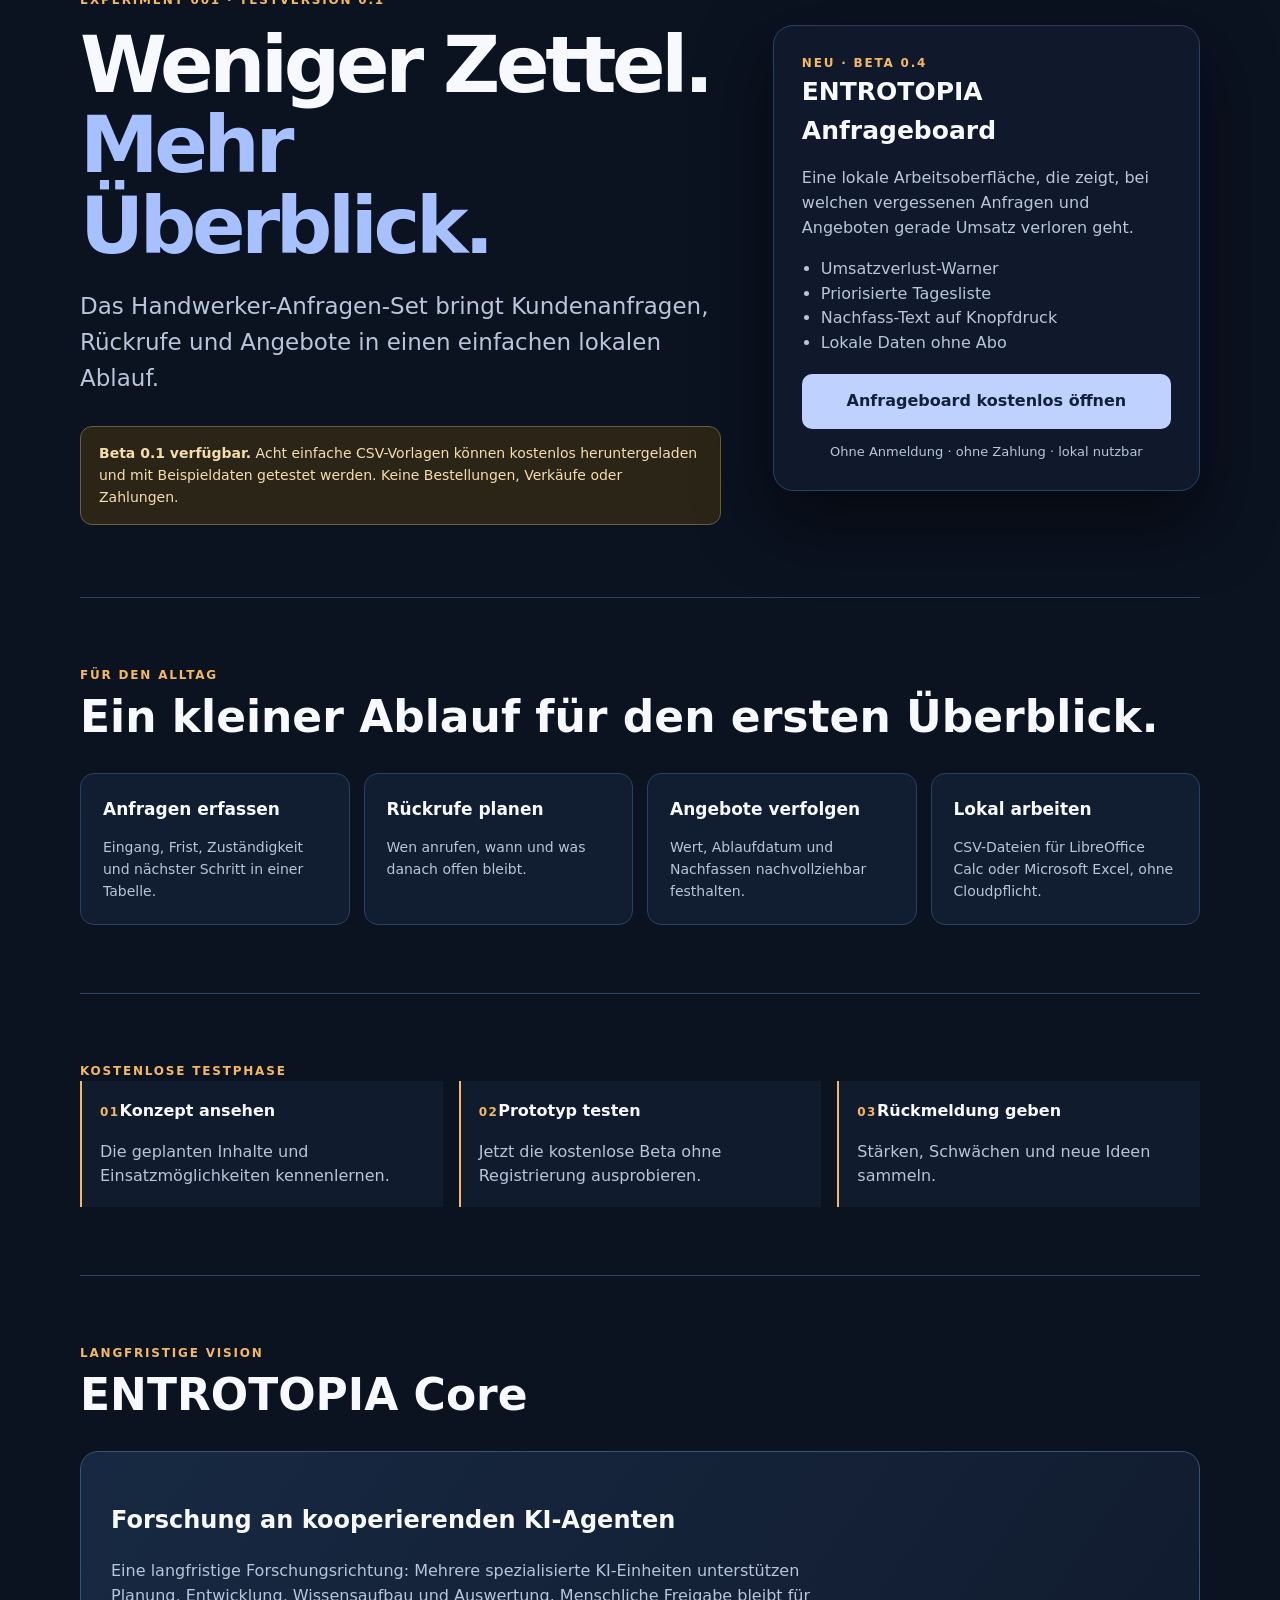
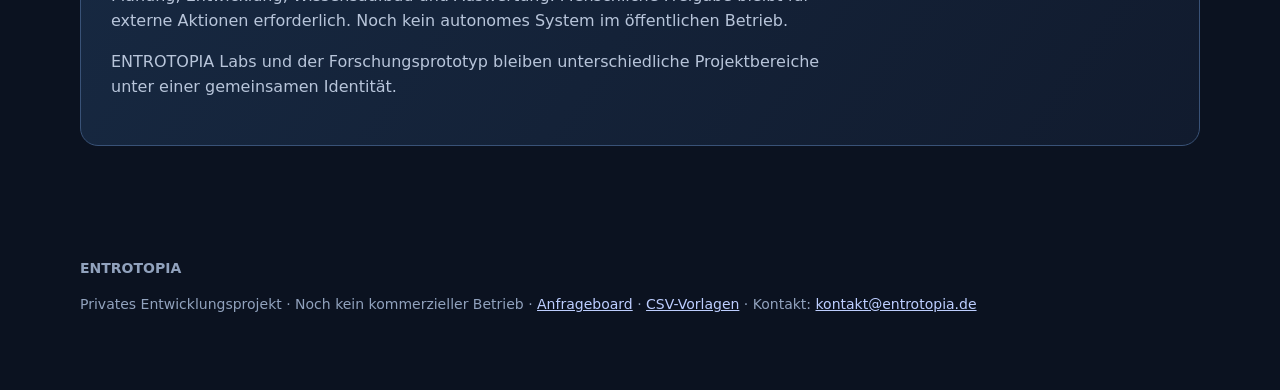
==== commit 2f0016bc: "Add revenue risk action queue" ====
--- a/public/index.html
+++ b/public/index.html
@@ -60,10 +60,10 @@
         <div class="notice"><b>Beta 0.1 verfügbar.</b> Acht einfache CSV-Vorlagen können kostenlos heruntergeladen und mit Beispieldaten getestet werden. Keine Bestellungen, Verkäufe oder Zahlungen.</div>
       </div>
       <aside class="product">
-        <div class="eyebrow">NEU · BETA 0.3</div>
+        <div class="eyebrow">NEU · BETA 0.4</div>
         <h2>ENTROTOPIA Anfrageboard</h2>
-        <p>Eine lokale Arbeitsoberfläche für kleine Betriebe, die Anfragen nicht in Chats und Notizzetteln verlieren wollen.</p>
-        <ul><li>Interessenten anlegen</li><li>Status und Wiedervorlage</li><li>Auftragswerte überblicken</li><li>CSV-Export und Sicherung</li></ul>
+        <p>Eine lokale Arbeitsoberfläche, die zeigt, bei welchen vergessenen Anfragen und Angeboten gerade Umsatz verloren geht.</p>
+        <ul><li>Umsatzverlust-Warner</li><li>Priorisierte Tagesliste</li><li>Nachfass-Text auf Knopfdruck</li><li>Lokale Daten ohne Abo</li></ul>
         <a class="cta" href="app.html">Anfrageboard kostenlos öffnen</a>
         <p class="small">Ohne Anmeldung · ohne Zahlung · lokal nutzbar</p>
       </aside>
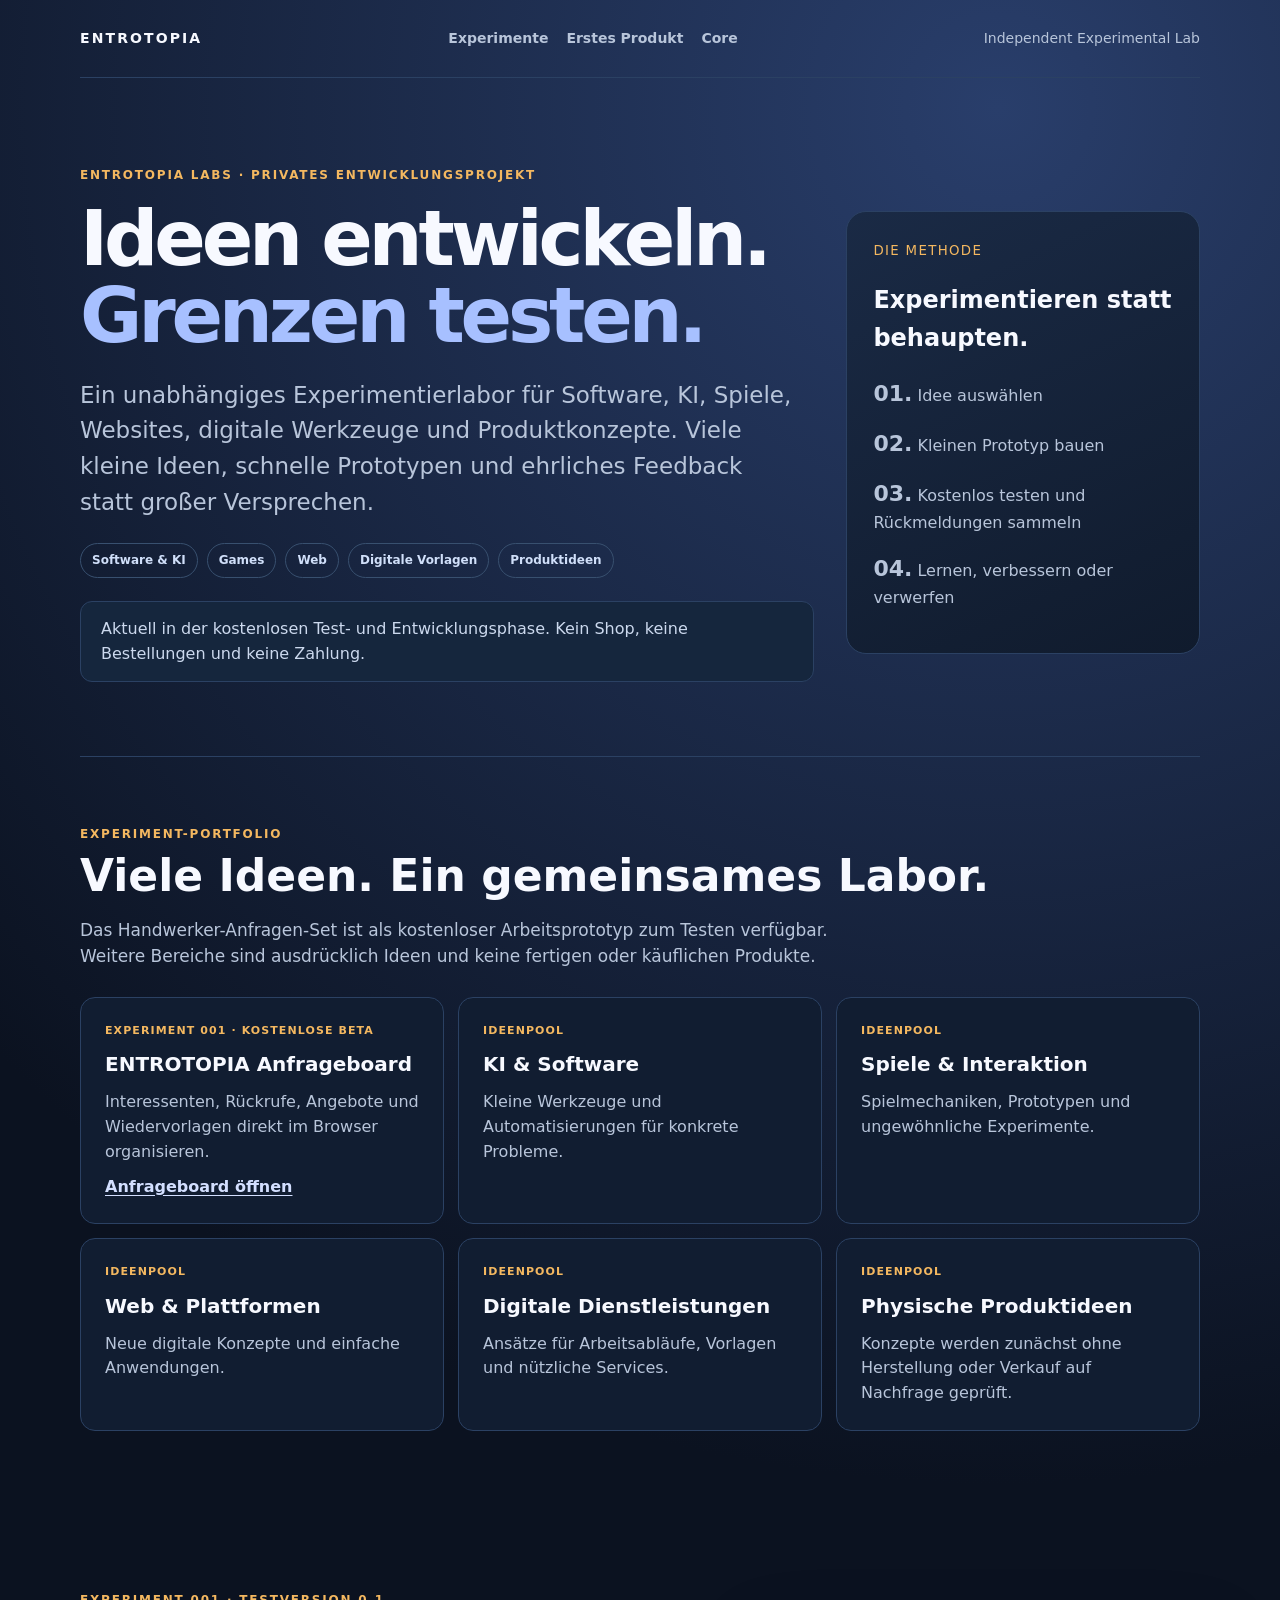
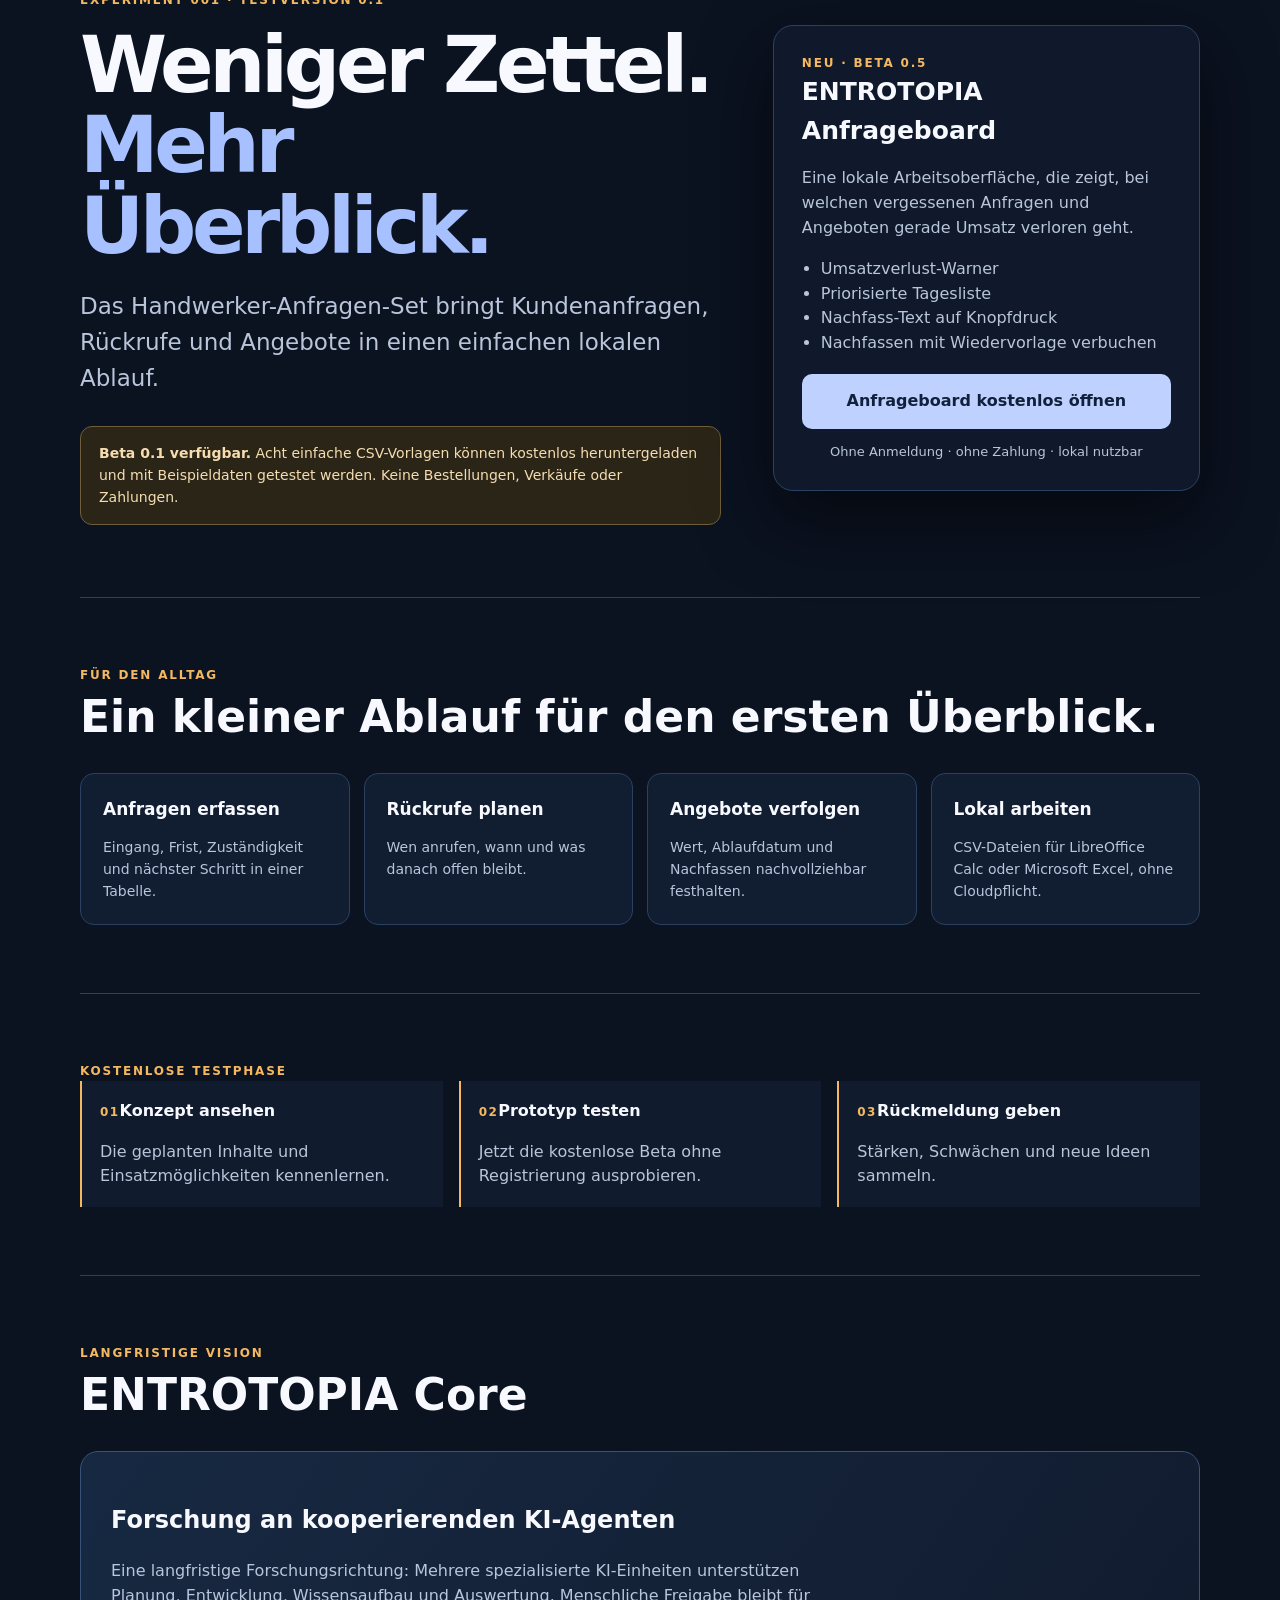
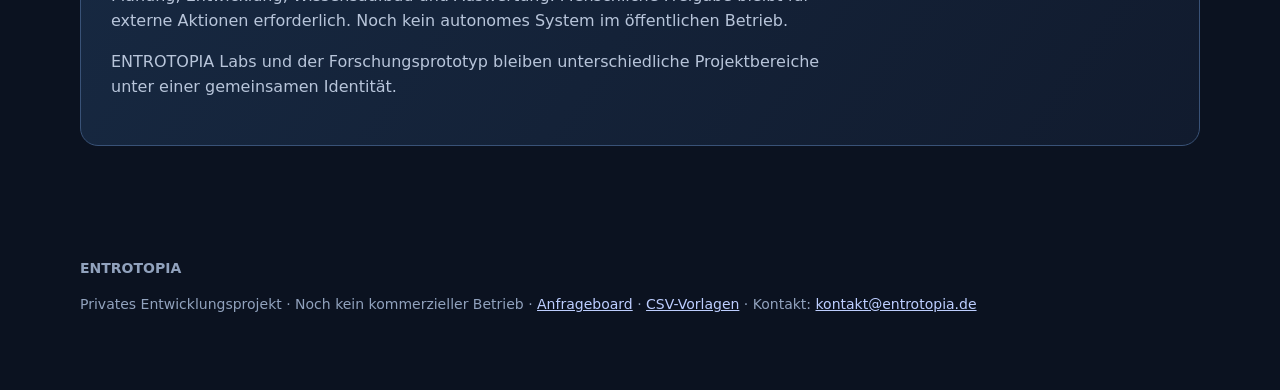
==== commit ec34bf5d: "Close the follow-up action loop" ====
--- a/public/index.html
+++ b/public/index.html
@@ -60,10 +60,10 @@
         <div class="notice"><b>Beta 0.1 verfügbar.</b> Acht einfache CSV-Vorlagen können kostenlos heruntergeladen und mit Beispieldaten getestet werden. Keine Bestellungen, Verkäufe oder Zahlungen.</div>
       </div>
       <aside class="product">
-        <div class="eyebrow">NEU · BETA 0.4</div>
+        <div class="eyebrow">NEU · BETA 0.5</div>
         <h2>ENTROTOPIA Anfrageboard</h2>
         <p>Eine lokale Arbeitsoberfläche, die zeigt, bei welchen vergessenen Anfragen und Angeboten gerade Umsatz verloren geht.</p>
-        <ul><li>Umsatzverlust-Warner</li><li>Priorisierte Tagesliste</li><li>Nachfass-Text auf Knopfdruck</li><li>Lokale Daten ohne Abo</li></ul>
+        <ul><li>Umsatzverlust-Warner</li><li>Priorisierte Tagesliste</li><li>Nachfass-Text auf Knopfdruck</li><li>Nachfassen mit Wiedervorlage verbuchen</li></ul>
         <a class="cta" href="app.html">Anfrageboard kostenlos öffnen</a>
         <p class="small">Ohne Anmeldung · ohne Zahlung · lokal nutzbar</p>
       </aside>
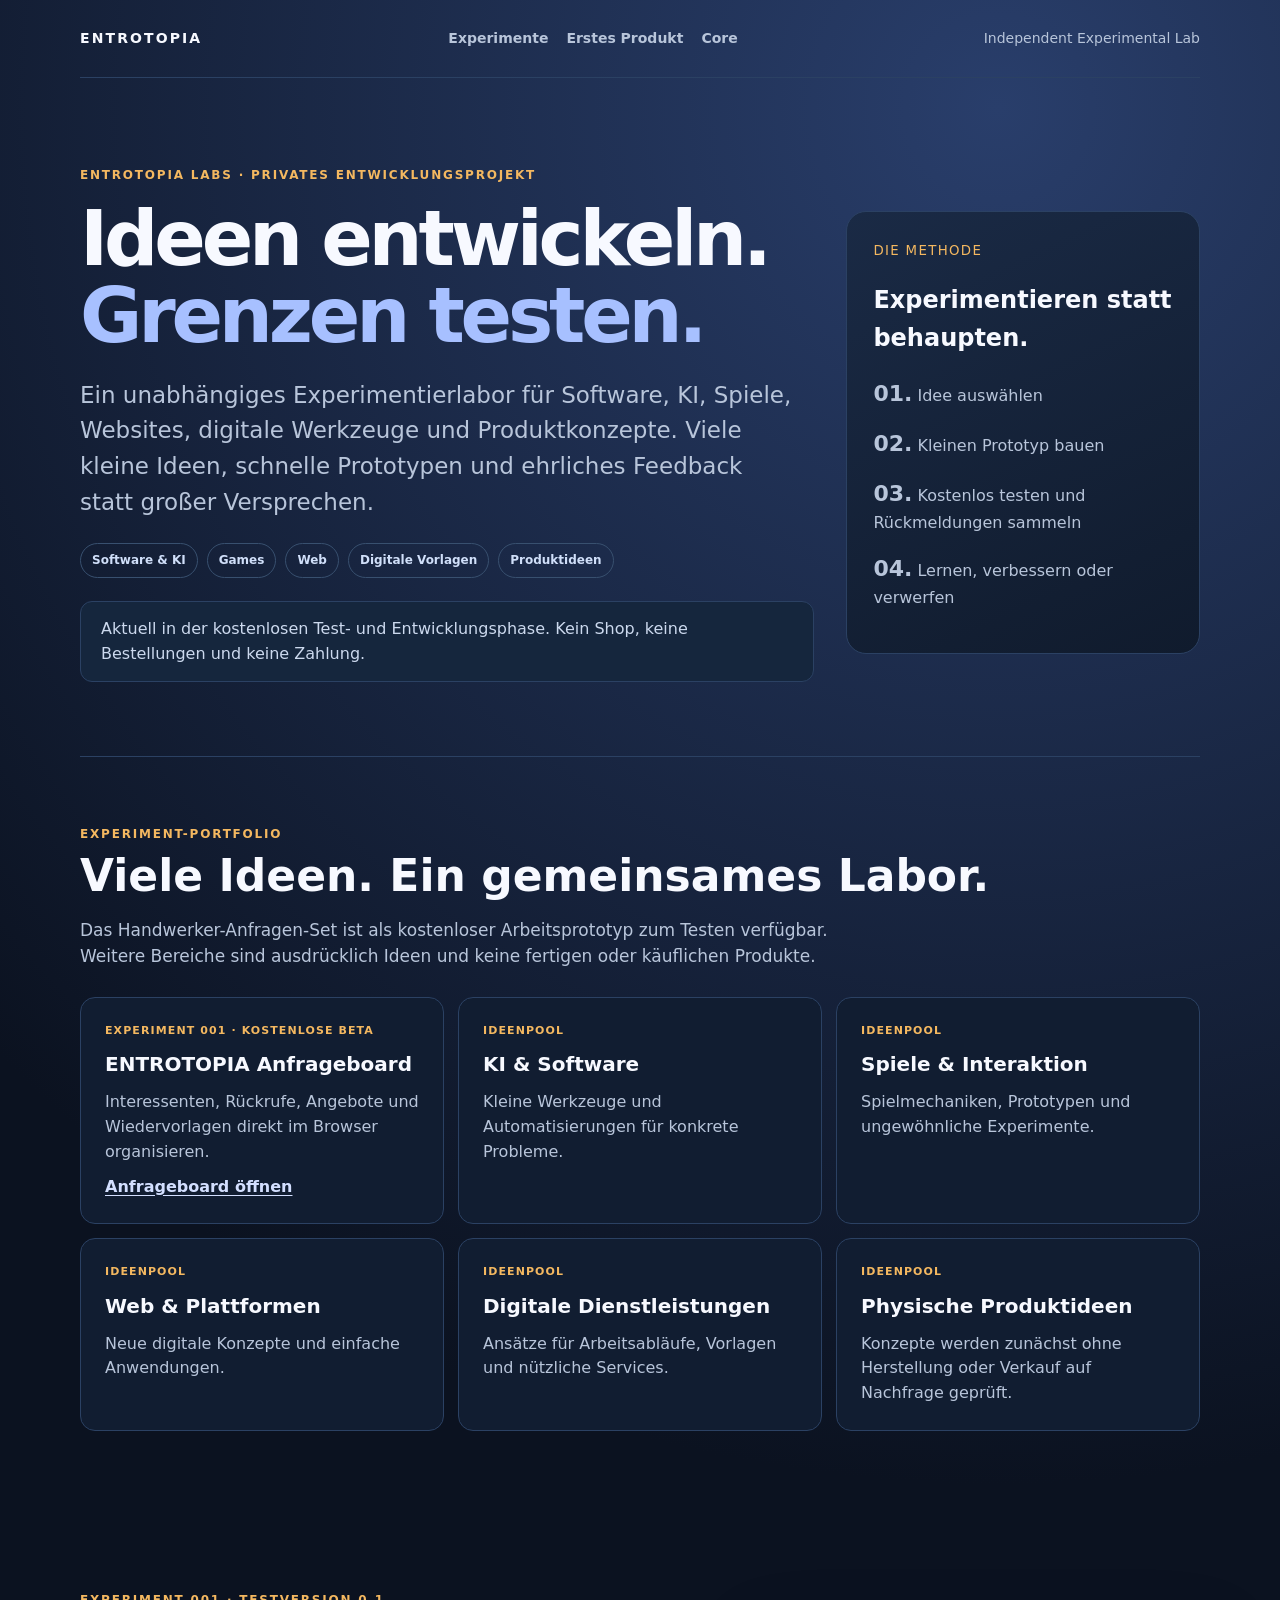
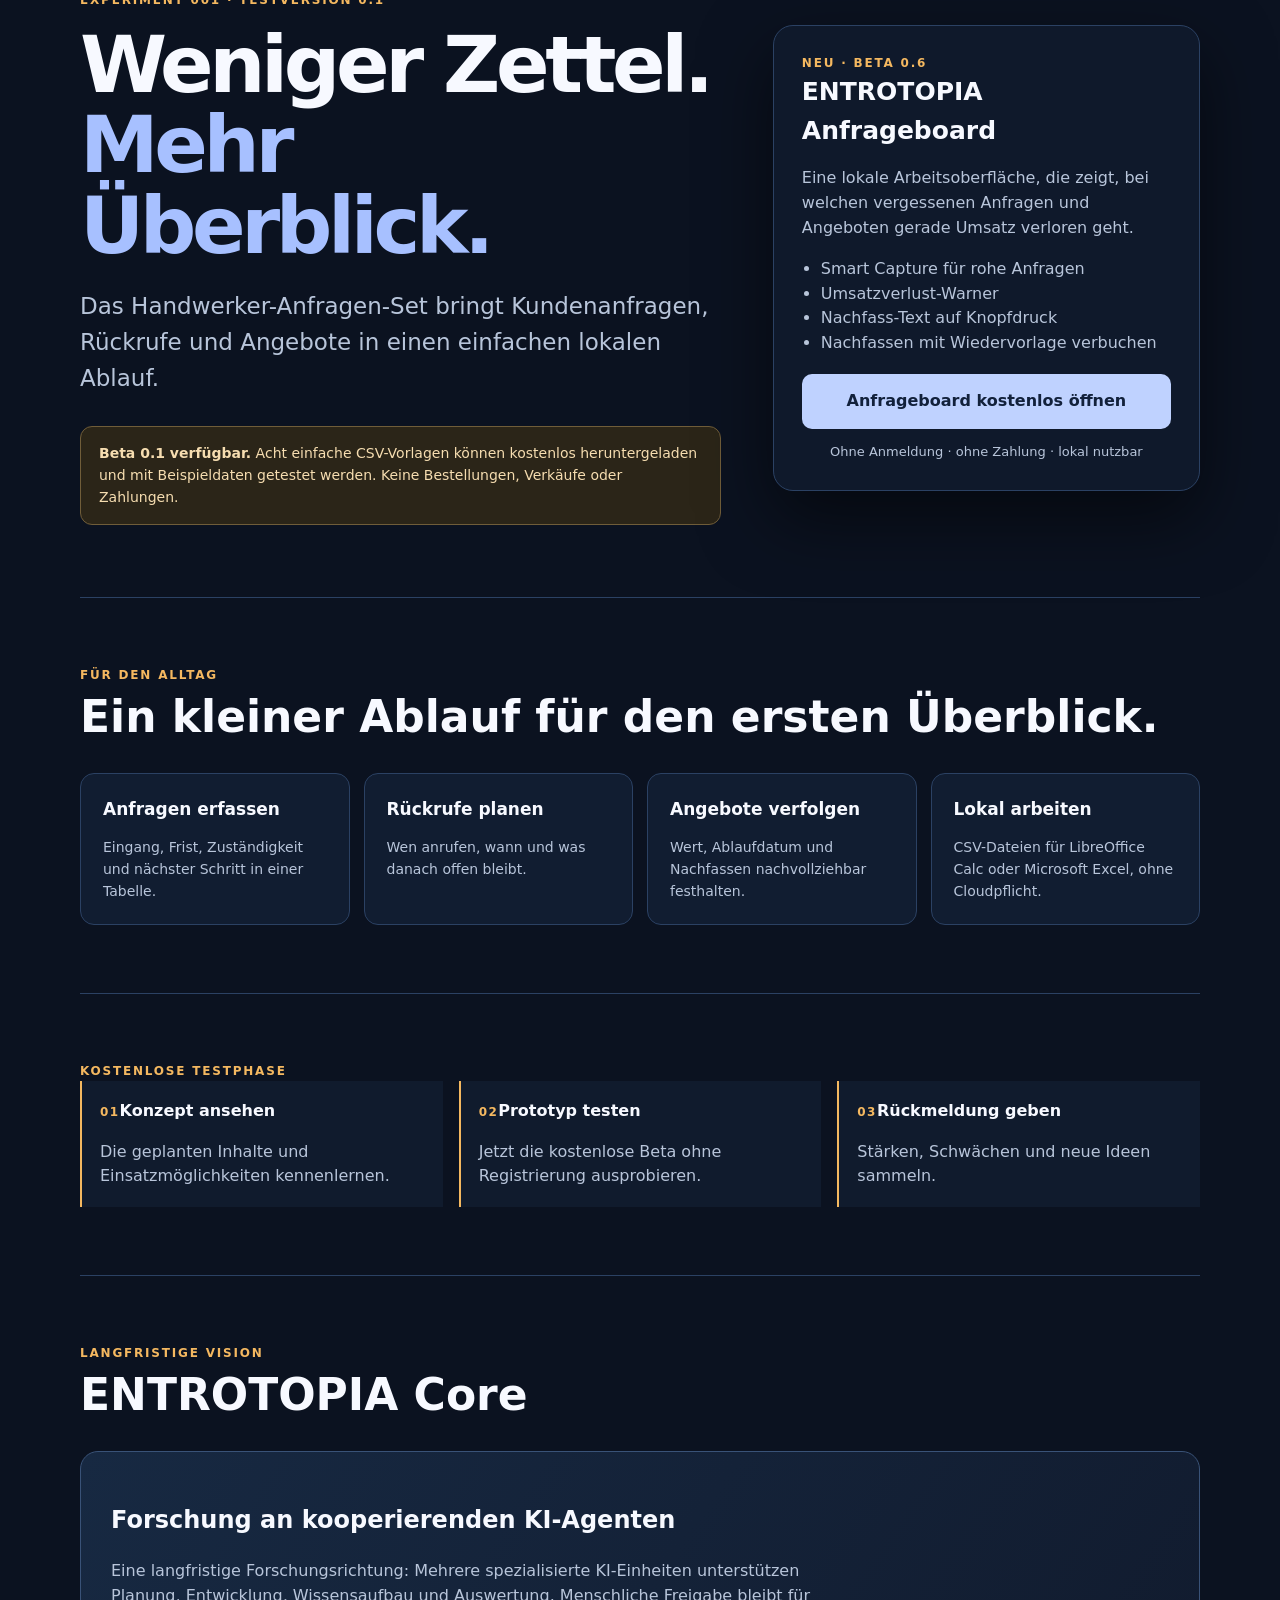
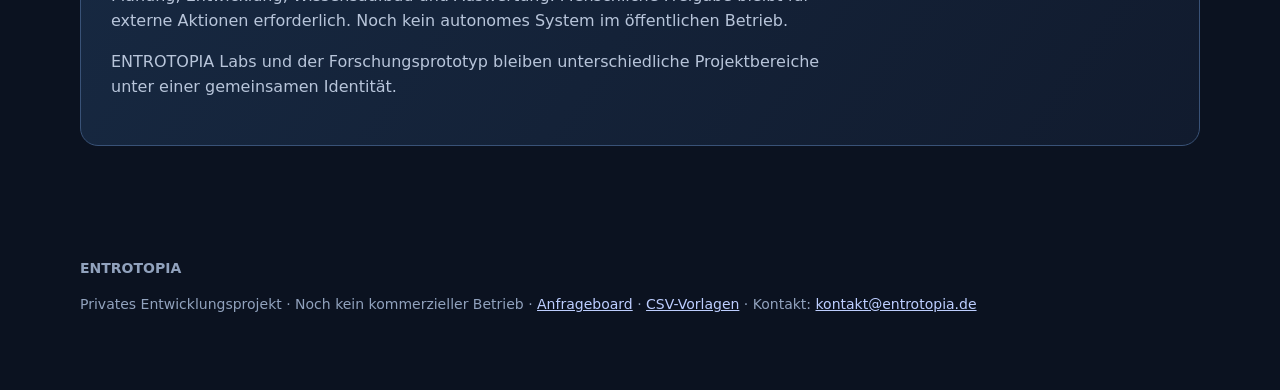
==== commit fac8237b: "Add local smart capture workflow" ====
--- a/public/index.html
+++ b/public/index.html
@@ -60,10 +60,10 @@
         <div class="notice"><b>Beta 0.1 verfügbar.</b> Acht einfache CSV-Vorlagen können kostenlos heruntergeladen und mit Beispieldaten getestet werden. Keine Bestellungen, Verkäufe oder Zahlungen.</div>
       </div>
       <aside class="product">
-        <div class="eyebrow">NEU · BETA 0.5</div>
+        <div class="eyebrow">NEU · BETA 0.6</div>
         <h2>ENTROTOPIA Anfrageboard</h2>
         <p>Eine lokale Arbeitsoberfläche, die zeigt, bei welchen vergessenen Anfragen und Angeboten gerade Umsatz verloren geht.</p>
-        <ul><li>Umsatzverlust-Warner</li><li>Priorisierte Tagesliste</li><li>Nachfass-Text auf Knopfdruck</li><li>Nachfassen mit Wiedervorlage verbuchen</li></ul>
+        <ul><li>Smart Capture für rohe Anfragen</li><li>Umsatzverlust-Warner</li><li>Nachfass-Text auf Knopfdruck</li><li>Nachfassen mit Wiedervorlage verbuchen</li></ul>
         <a class="cta" href="app.html">Anfrageboard kostenlos öffnen</a>
         <p class="small">Ohne Anmeldung · ohne Zahlung · lokal nutzbar</p>
       </aside>
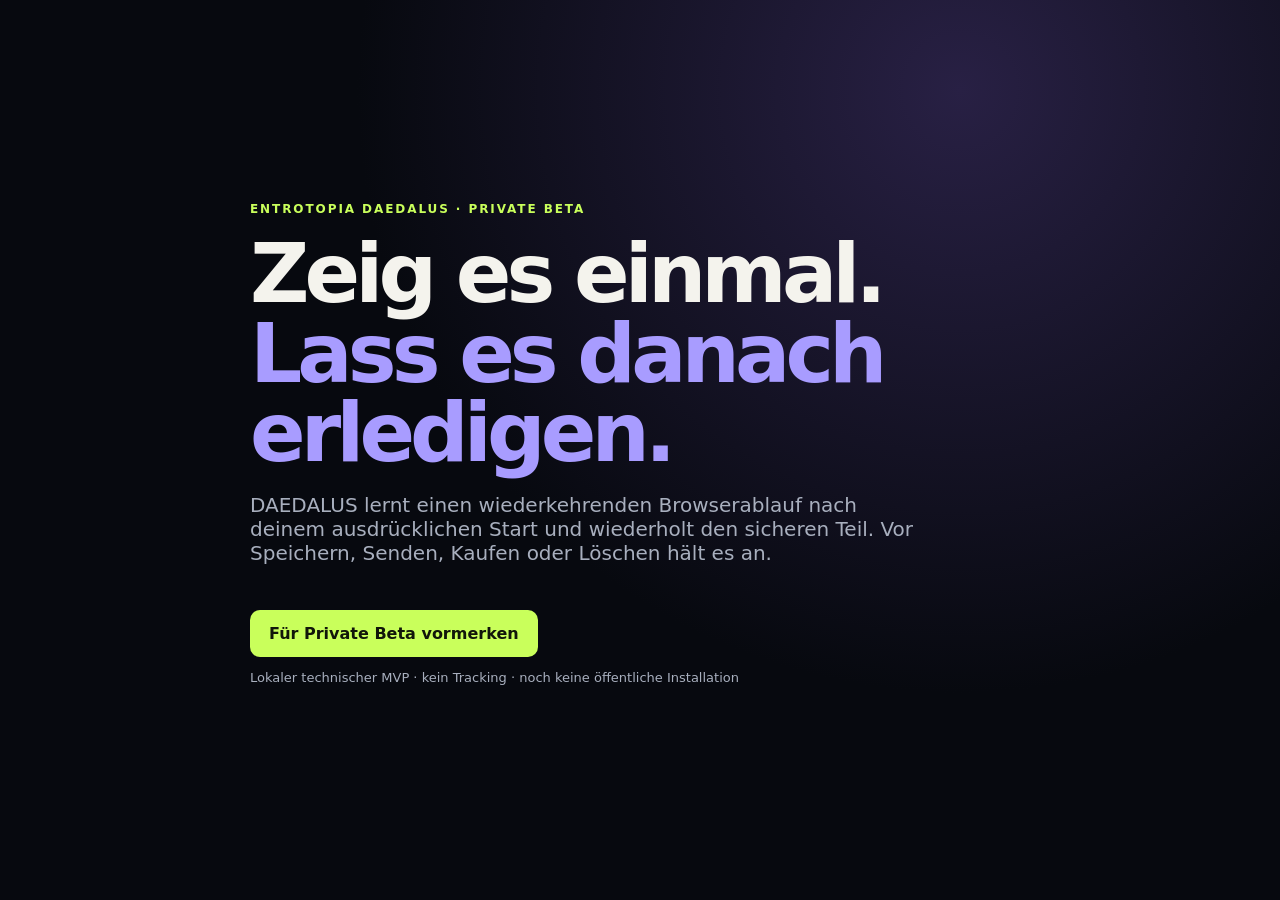
==== commit 08790a7f: "Refocus public site on DAEDALUS private beta" ====
--- a/public/index.html
+++ b/public/index.html
@@ -1,84 +1,2 @@
 <!doctype html>
-<html lang="de">
-<head>
-  <meta charset="utf-8">
-  <meta name="viewport" content="width=device-width,initial-scale=1">
-  <meta name="description" content="ENTROTOPIA Labs entwickelt und testet Ideen aus Software, KI, Spielen, Web und weiteren Bereichen.">
-  <meta name="robots" content="noindex,nofollow">
-  <title>ENTROTOPIA · Unabhängiges Experimentierlabor</title>
-  <style>
-    :root{color-scheme:dark;font-family:Inter,ui-sans-serif,system-ui,sans-serif;--bg:#0b1220;--panel:#111d31;--line:#2b4163;--text:#f7f9ff;--muted:#b8c5da;--gold:#f4b860;--accent:#a7c0ff}*{box-sizing:border-box}body{margin:0;background:radial-gradient(circle at 78% 3%,#293e6b 0,var(--bg) 38%);color:var(--text);line-height:1.55}.nav,main,footer{width:min(1120px,calc(100% - 40px));margin:auto}.nav{display:flex;justify-content:space-between;align-items:center;height:78px;border-bottom:1px solid var(--line);font-size:14px;color:var(--muted)}.brand{font-weight:900;letter-spacing:.15em;color:var(--text)}.hero{padding:92px 0 72px;display:grid;grid-template-columns:1.2fr .8fr;gap:52px;align-items:center}.eyebrow{font-size:12px;font-weight:900;letter-spacing:.15em;color:var(--gold)}h1{font-size:clamp(44px,7vw,79px);letter-spacing:-.055em;line-height:1.02;margin:15px 0 21px}h1 span{color:var(--accent)}.lead{font-size:clamp(18px,2.4vw,23px);color:var(--muted);max-width:650px}.notice{margin-top:30px;padding:16px 18px;border:1px solid #705d39;border-radius:12px;background:#2b2518;color:#f6ddb0;font-size:14px}.product{border:1px solid var(--line);border-radius:20px;padding:28px;background:#101b2dd9;box-shadow:0 28px 70px #0008}.product h2{font-size:25px;margin:0 0 14px}.product p{color:var(--muted)}.product ul{padding-left:19px;color:var(--muted)}button{width:100%;margin-top:18px;border:0;border-radius:10px;padding:15px;background:#5c687b;color:#dae1ed;font-weight:850;cursor:not-allowed}.small{font-size:13px;color:#9cabc2;text-align:center;margin:13px 0 0}.section{padding:68px 0;border-top:1px solid var(--line)}h3{font-size:clamp(29px,4vw,44px);line-height:1.15;margin:7px 0 31px}.cards{display:grid;grid-template-columns:repeat(4,1fr);gap:14px}.card{background:var(--panel);border:1px solid var(--line);border-radius:14px;padding:22px}.card b{font-size:17px}.card p{color:var(--muted);font-size:14px;margin-bottom:0}.steps{display:grid;grid-template-columns:repeat(3,1fr);gap:16px}.step{padding:18px;border-left:2px solid var(--gold);background:#101b2d}.step span{font-size:12px;color:var(--gold);font-weight:900;letter-spacing:.12em}.step p{color:var(--muted);margin-bottom:0}footer{padding:44px 0 60px;color:#91a2bd;font-size:14px}footer a{color:#bdceff}@media(max-width:760px){.nav span{display:none}.hero{grid-template-columns:1fr;padding-top:62px}.cards,.steps{grid-template-columns:1fr}.product{max-width:520px}h1{font-size:51px}}
-
-    .cta{display:block;margin-top:18px;text-align:center;text-decoration:none;border-radius:10px;padding:15px;background:#bfd2ff;color:#12213b;font-weight:850}.cta:hover{background:#e5ebff}\n    html{scroll-behavior:smooth}
-    .nav{gap:18px}.navlinks{display:flex;gap:18px;align-items:center}.navlinks a{color:var(--muted);text-decoration:none;font-weight:700}.navlinks a:hover{color:var(--text)}
-    .labhero{padding:88px 0 58px;display:grid;grid-template-columns:1.35fr .65fr;gap:32px;align-items:center}
-    .labhero h1{font-size:clamp(42px,6.5vw,76px)}.labhero .lead{max-width:720px}
-    .labbox{border:1px solid var(--line);border-radius:20px;padding:26px;background:linear-gradient(155deg,#1a2a45,#101b2d)}
-    .labbox b{font-size:22px}.labbox p,.subtext{color:var(--muted)}.labbox small{color:var(--gold);letter-spacing:.10em}
-    .tagline{display:flex;flex-wrap:wrap;gap:9px;margin:23px 0}.tag{border:1px solid #38506f;border-radius:999px;padding:7px 11px;color:#d0dff9;font-size:12px;font-weight:700}
-    .section-intro{max-width:750px;color:var(--muted);font-size:17px;margin-top:-16px;margin-bottom:28px}
-    .projectgrid{display:grid;grid-template-columns:repeat(3,1fr);gap:14px}
-    .project{border:1px solid var(--line);border-radius:15px;padding:24px;background:var(--panel);display:flex;flex-direction:column;gap:10px}
-    .project h4{font-size:20px;margin:0}.project p{color:var(--muted);margin:0;flex-grow:1}
-    .status{font-size:11px;font-weight:900;letter-spacing:.10em;color:var(--gold)}
-    .project a{color:#d3dfff;font-weight:700;text-decoration:underline;text-underline-offset:3px}
-    .introline{padding:15px 20px;border-radius:12px;background:#15263d;border:1px solid var(--line);color:#ccd9ee}
-    .corebox{padding:30px;border-radius:18px;background:linear-gradient(125deg,#172942,#111b2e);border:1px solid #395277}
-    .corebox p{max-width:750px;color:var(--muted)}
-    @media(max-width:760px){.nav{height:auto;padding:19px 0;flex-wrap:wrap}.nav span{display:none}.navlinks{width:100%;flex-wrap:wrap;gap:11px}.labhero{grid-template-columns:1fr;padding:54px 0 35px}.labhero h1{font-size:44px}.projectgrid{grid-template-columns:1fr}}
-  </style>
-</head>
-<body>
-  <header class="nav"><div class="brand">ENTROTOPIA</div><nav class="navlinks" aria-label="Hauptnavigation"><a href="#portfolio">Experimente</a><a href="#handwerker">Erstes Produkt</a><a href="#core">Core</a></nav><span>Independent Experimental Lab</span></header>
-  <main>
-<section class="labhero" id="lab">
-  <div><div class="eyebrow">ENTROTOPIA LABS · PRIVATES ENTWICKLUNGSPROJEKT</div>
-    <h1>Ideen entwickeln.<br><span>Grenzen testen.</span></h1>
-    <p class="lead">Ein unabhängiges Experimentierlabor für Software, KI, Spiele, Websites, digitale Werkzeuge und Produktkonzepte. Viele kleine Ideen, schnelle Prototypen und ehrliches Feedback statt großer Versprechen.</p>
-    <div class="tagline"><span class="tag">Software &amp; KI</span><span class="tag">Games</span><span class="tag">Web</span><span class="tag">Digitale Vorlagen</span><span class="tag">Produktideen</span></div>
-    <p class="introline">Aktuell in der kostenlosen Test- und Entwicklungsphase. Kein Shop, keine Bestellungen und keine Zahlung.</p>
-  </div>
-  <aside class="labbox"><small>DIE METHODE</small><h2>Experimentieren statt behaupten.</h2>
-    <p><b>01.</b> Idee auswählen</p><p><b>02.</b> Kleinen Prototyp bauen</p><p><b>03.</b> Kostenlos testen und Rückmeldungen sammeln</p><p><b>04.</b> Lernen, verbessern oder verwerfen</p>
-  </aside>
-</section>
-<section class="section" id="portfolio"><div class="eyebrow">EXPERIMENT-PORTFOLIO</div><h3>Viele Ideen. Ein gemeinsames Labor.</h3>
-<p class="section-intro">Das Handwerker-Anfragen-Set ist als kostenloser Arbeitsprototyp zum Testen verfügbar. Weitere Bereiche sind ausdrücklich Ideen und keine fertigen oder käuflichen Produkte.</p>
-<div class="projectgrid">
-<article class="project"><span class="status">EXPERIMENT 001 · KOSTENLOSE BETA</span><h4>ENTROTOPIA Anfrageboard</h4><p>Interessenten, Rückrufe, Angebote und Wiedervorlagen direkt im Browser organisieren.</p><a href="app.html">Anfrageboard öffnen</a></article>
-<article class="project"><span class="status">IDEENPOOL</span><h4>KI &amp; Software</h4><p>Kleine Werkzeuge und Automatisierungen für konkrete Probleme.</p></article>
-<article class="project"><span class="status">IDEENPOOL</span><h4>Spiele &amp; Interaktion</h4><p>Spielmechaniken, Prototypen und ungewöhnliche Experimente.</p></article>
-<article class="project"><span class="status">IDEENPOOL</span><h4>Web &amp; Plattformen</h4><p>Neue digitale Konzepte und einfache Anwendungen.</p></article>
-<article class="project"><span class="status">IDEENPOOL</span><h4>Digitale Dienstleistungen</h4><p>Ansätze für Arbeitsabläufe, Vorlagen und nützliche Services.</p></article>
-<article class="project"><span class="status">IDEENPOOL</span><h4>Physische Produktideen</h4><p>Konzepte werden zunächst ohne Herstellung oder Verkauf auf Nachfrage geprüft.</p></article>
-</div></section>
-    <section class="hero" id="handwerker">
-      <div>
-        <div class="eyebrow">EXPERIMENT 001 · TESTVERSION 0.1</div>
-        <h1>Weniger Zettel.<br><span>Mehr Überblick.</span></h1>
-        <p class="lead">Das Handwerker-Anfragen-Set bringt Kundenanfragen, Rückrufe und Angebote in einen einfachen lokalen Ablauf.</p>
-        <div class="notice"><b>Beta 0.1 verfügbar.</b> Acht einfache CSV-Vorlagen können kostenlos heruntergeladen und mit Beispieldaten getestet werden. Keine Bestellungen, Verkäufe oder Zahlungen.</div>
-      </div>
-      <aside class="product">
-        <div class="eyebrow">NEU · BETA 0.6</div>
-        <h2>ENTROTOPIA Anfrageboard</h2>
-        <p>Eine lokale Arbeitsoberfläche, die zeigt, bei welchen vergessenen Anfragen und Angeboten gerade Umsatz verloren geht.</p>
-        <ul><li>Smart Capture für rohe Anfragen</li><li>Umsatzverlust-Warner</li><li>Nachfass-Text auf Knopfdruck</li><li>Nachfassen mit Wiedervorlage verbuchen</li></ul>
-        <a class="cta" href="app.html">Anfrageboard kostenlos öffnen</a>
-        <p class="small">Ohne Anmeldung · ohne Zahlung · lokal nutzbar</p>
-      </aside>
-    </section>
-    <section class="section">
-      <div class="eyebrow">FÜR DEN ALLTAG</div>
-      <h3>Ein kleiner Ablauf für den ersten Überblick.</h3>
-      <div class="cards"><article class="card"><b>Anfragen erfassen</b><p>Eingang, Frist, Zuständigkeit und nächster Schritt in einer Tabelle.</p></article><article class="card"><b>Rückrufe planen</b><p>Wen anrufen, wann und was danach offen bleibt.</p></article><article class="card"><b>Angebote verfolgen</b><p>Wert, Ablaufdatum und Nachfassen nachvollziehbar festhalten.</p></article><article class="card"><b>Lokal arbeiten</b><p>CSV-Dateien für LibreOffice Calc oder Microsoft Excel, ohne Cloudpflicht.</p></article></div>
-    </section>
-    <section class="section">
-      <div class="eyebrow">KOSTENLOSE TESTPHASE</div>
-      <div class="steps"><article class="step"><span>01</span><b>Konzept ansehen</b><p>Die geplanten Inhalte und Einsatzmöglichkeiten kennenlernen.</p></article><article class="step"><span>02</span><b>Prototyp testen</b><p>Jetzt die kostenlose Beta ohne Registrierung ausprobieren.</p></article><article class="step"><span>03</span><b>Rückmeldung geben</b><p>Stärken, Schwächen und neue Ideen sammeln.</p></article></div>
-    </section>
-    <section class="section" id="core"><div class="eyebrow">LANGFRISTIGE VISION</div><h3>ENTROTOPIA Core</h3><div class="corebox"><h2>Forschung an kooperierenden KI-Agenten</h2><p>Eine langfristige Forschungsrichtung: Mehrere spezialisierte KI-Einheiten unterstützen Planung, Entwicklung, Wissensaufbau und Auswertung. Menschliche Freigabe bleibt für externe Aktionen erforderlich. Noch kein autonomes System im öffentlichen Betrieb.</p><p>ENTROTOPIA Labs und der Forschungsprototyp bleiben unterschiedliche Projektbereiche unter einer gemeinsamen Identität.</p></div></section>
-  </main>
-  <footer><b>ENTROTOPIA</b><p>Privates Entwicklungsprojekt · Noch kein kommerzieller Betrieb · <a href="app.html">Anfrageboard</a> · <a href="testphase.html">CSV-Vorlagen</a> · Kontakt: <a href="mailto:kontakt@entrotopia.de">kontakt@entrotopia.de</a></p></footer>
-</body>
-</html>
+<html lang="de"><head><meta charset="utf-8"><meta name="viewport" content="width=device-width,initial-scale=1"><meta name="description" content="ENTROTOPIA DAEDALUS lernt wiederkehrende Browserabläufe und wiederholt den sicheren Teil kontrolliert."><title>ENTROTOPIA DAEDALUS</title><style>:root{color-scheme:dark;font-family:Inter,system-ui,sans-serif}*{box-sizing:border-box}body{margin:0;min-height:100vh;display:grid;place-items:center;background:radial-gradient(circle at 75% 10%,#282044,#07090f 48%);color:#f4f3ed}.box{width:min(780px,calc(100% - 40px));padding:60px 0}.tag{color:#c9ff5b;font-size:12px;font-weight:900;letter-spacing:.16em}h1{font-size:clamp(48px,8vw,82px);line-height:.97;letter-spacing:-.06em;margin:18px 0}h1 span{color:#a89cff}p{color:#a8afbe;font-size:20px;max-width:680px}.button{display:inline-block;margin-top:25px;padding:14px 19px;border-radius:10px;background:#c9ff5b;color:#11160a;text-decoration:none;font-weight:900}.small{font-size:13px}</style></head><body><main class="box"><div class="tag">ENTROTOPIA DAEDALUS · PRIVATE BETA</div><h1>Zeig es einmal.<br><span>Lass es danach erledigen.</span></h1><p>DAEDALUS lernt einen wiederkehrenden Browserablauf nach deinem ausdrücklichen Start und wiederholt den sicheren Teil. Vor Speichern, Senden, Kaufen oder Löschen hält es an.</p><a class="button" href="mailto:kontakt@entrotopia.de?subject=DAEDALUS%20Private%20Beta">Für Private Beta vormerken</a><p class="small">Lokaler technischer MVP · kein Tracking · noch keine öffentliche Installation</p></main></body></html>
